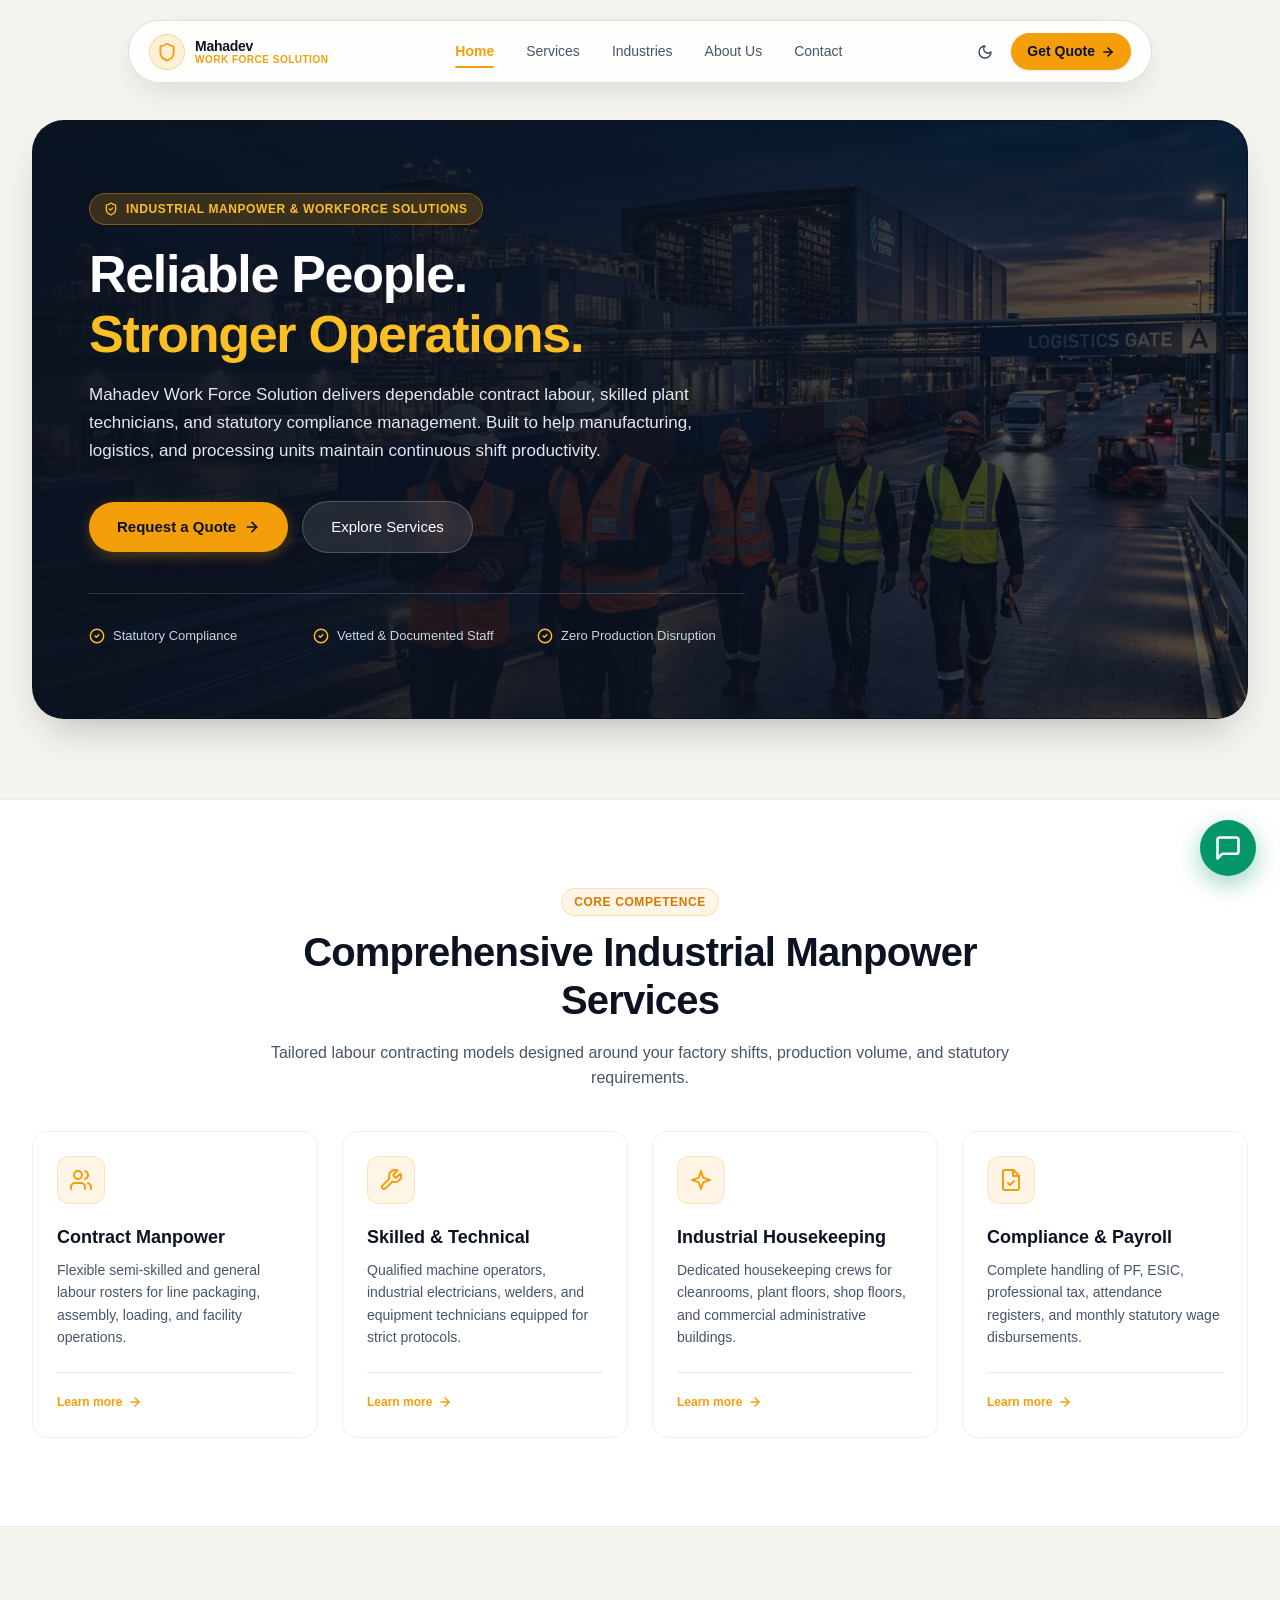
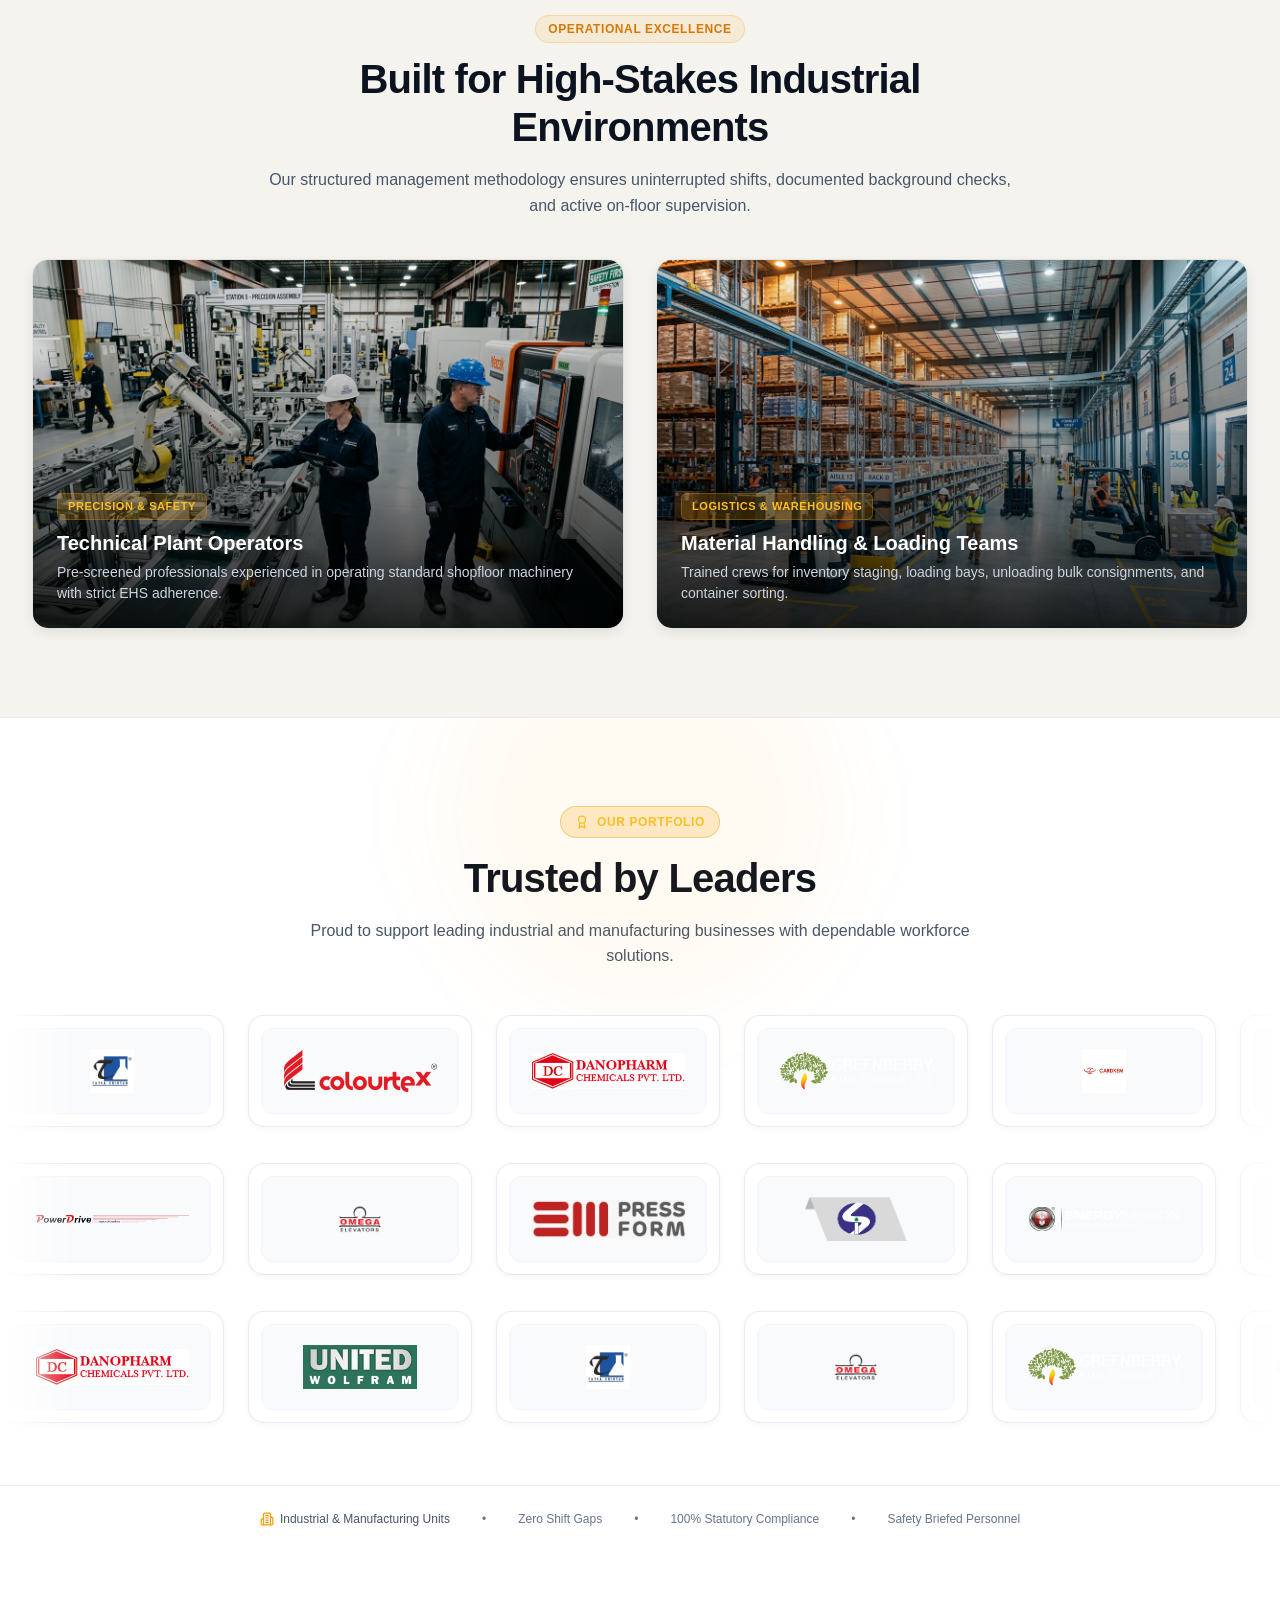
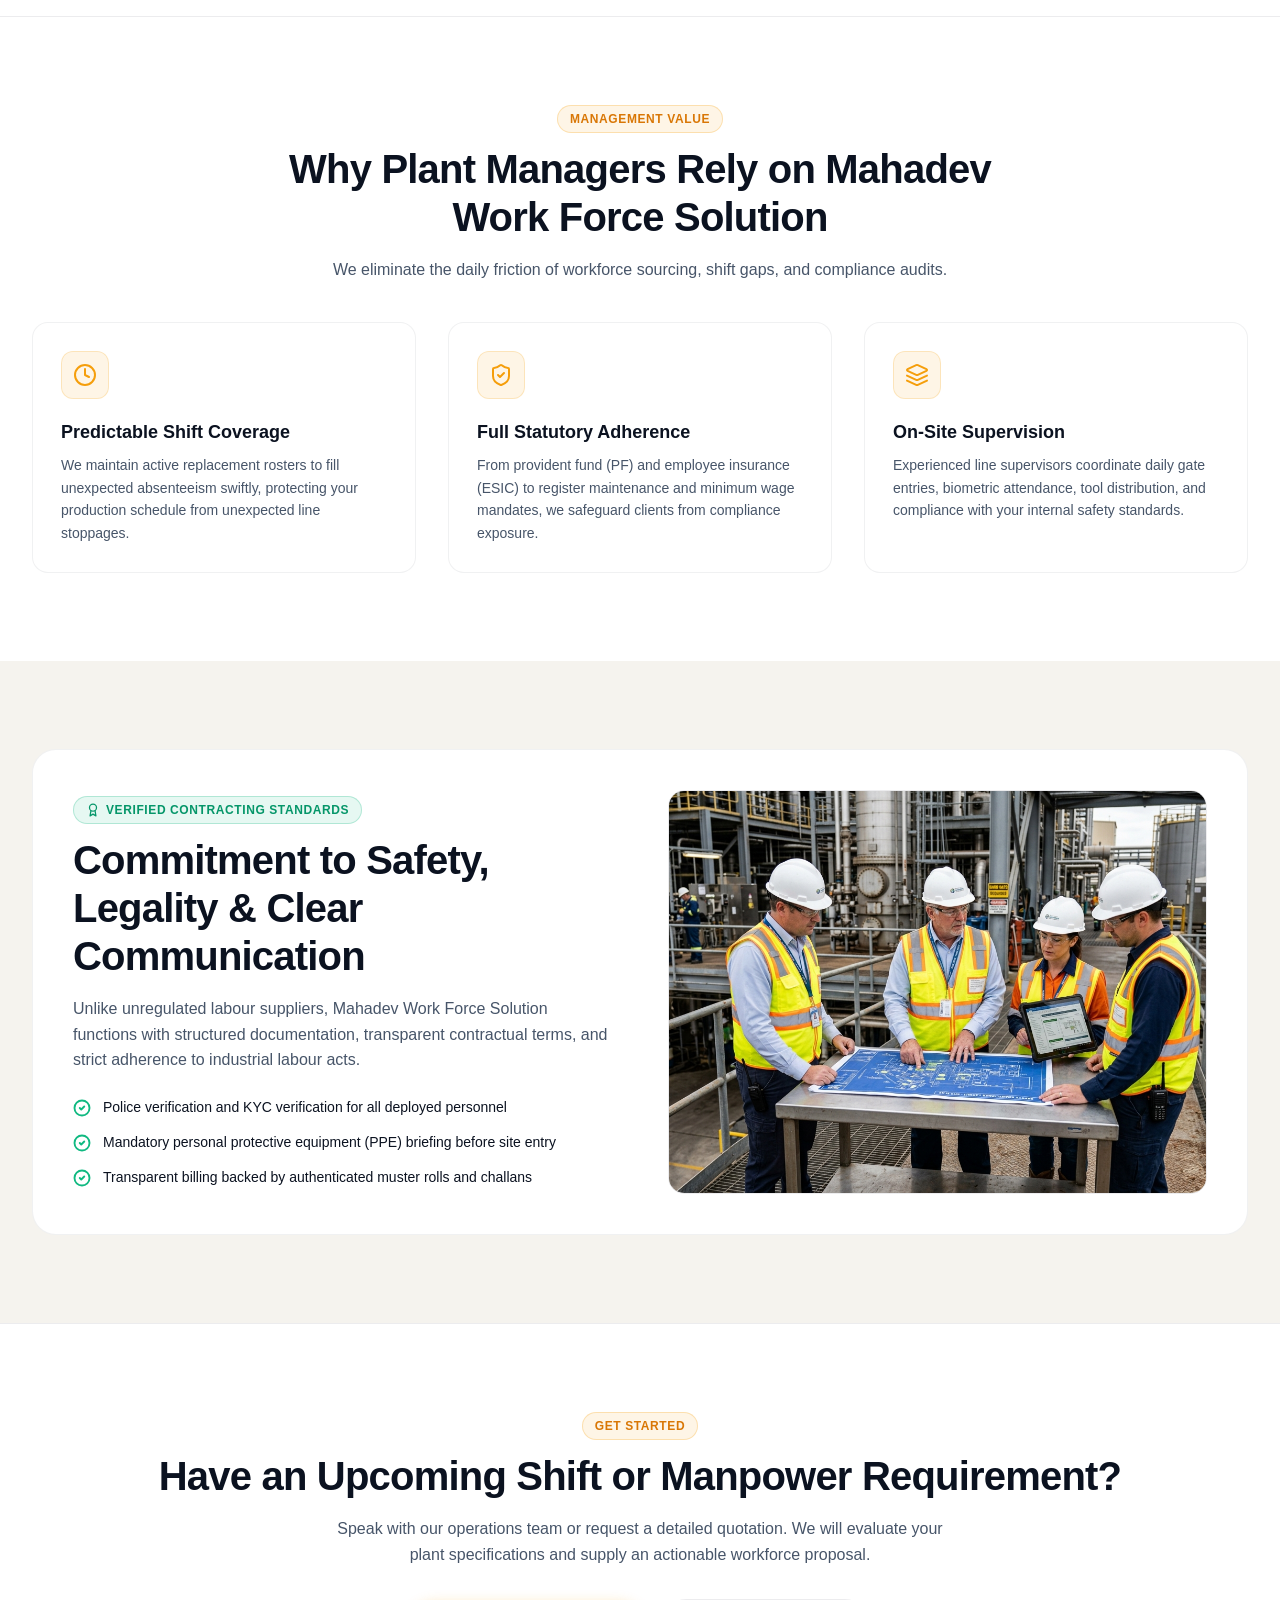
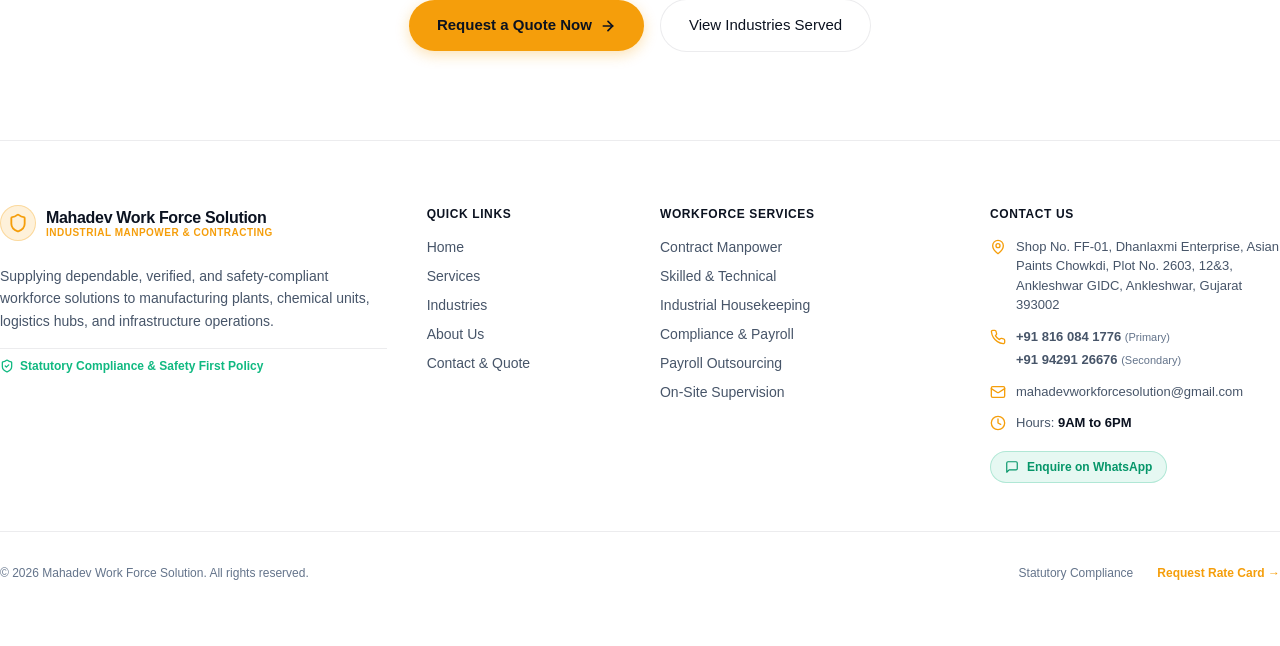
==== index.html @ 26a80130 "Initial commit: Mahadev Work Force Solution website" ====
<!DOCTYPE html>
<html lang="en">
<head>
  <meta charset="utf-8">
  <meta name="viewport" content="width=device-width, initial-scale=1">
  <meta name="theme-color" content="#F5F3EE">
  <title>Mahadev Work Force Solution — Industrial Manpower & Contracting</title>
  <meta name="description" content="Supplying vetted contract labour, skilled technicians, industrial housekeeping, and statutory compliance support for manufacturing and logistics plants.">
  <meta name="keywords" content="industrial manpower supply, labour contractor, contract workers, skilled technicians, industrial housekeeping, statutory compliance, Mahadev Work Force Solution, Ankleshwar">
  <meta property="og:title" content="Mahadev Work Force Solution — Industrial Manpower & Contracting">
  <meta property="og:description" content="Reliable manpower contracting, skilled technicians, and industrial workforce management across Gujarat and industrial corridors.">
  <meta property="og:type" content="website">
  <meta property="og:locale" content="en_IN">
  <link rel="icon" href="favicon.ico">

  <!-- Core CSS -->
  <link rel="stylesheet" href="css/style.css">
  <link rel="stylesheet" href="css/responsive.css">
  <link rel="stylesheet" href="css/animations.css">

  <!-- Anti-FOUC Theme Script -->
  <script>
    (function() {
      try {
        var saved = localStorage.getItem('mws_theme');
        var prefersDark = window.matchMedia && window.matchMedia('(prefers-color-scheme: dark)').matches;
        var theme = (saved === 'dark' || saved === 'light') ? saved : (prefersDark ? 'dark' : 'light');
        document.documentElement.setAttribute('data-theme', theme);
        if (theme === 'dark') document.documentElement.classList.add('dark');
        else document.documentElement.classList.remove('dark');
      } catch(e) {}
    })();
  </script>
</head>
<body>

  <!-- Floating Pill Navbar -->
  <header class="navbar-wrapper">
    <div class="navbar-pill glass-pill">
      <!-- Brand Logo & Wordmark -->
      <a href="index.html" class="navbar-brand" aria-label="Mahadev Work Force Solution Homepage">
        <div class="brand-icon">
          <svg width="20" height="20" viewBox="0 0 24 24" fill="none" stroke="currentColor" stroke-width="2.2" stroke-linecap="round" stroke-linejoin="round">
            <path d="M20 13c0 5-3.5 7.5-7.66 8.95a1 1 0 0 1-.67-.01C7.5 20.5 4 18 4 13V6a1 1 0 0 1 1-1c2 0 4.5-1.2 6.24-2.72a1.17 1.17 0 0 1 1.52 0C14.51 3.81 17 5 19 5a1 1 0 0 1 1 1z"/>
          </svg>
        </div>
        <div class="brand-text">
          <span class="brand-title">Mahadev</span>
          <span class="brand-subtitle">Work Force Solution</span>
        </div>
      </a>

      <!-- Desktop Navigation Links -->
      <nav class="navbar-nav" aria-label="Main Navigation">
        <a href="index.html" class="nav-link active">Home</a>
        <a href="services.html" class="nav-link">Services</a>
        <a href="industries.html" class="nav-link">Industries</a>
        <a href="about.html" class="nav-link">About Us</a>
        <a href="contact.html" class="nav-link">Contact</a>
      </nav>

      <!-- Right Actions: Theme Toggle & Quote CTA -->
      <div class="navbar-actions">
        <!-- Theme Toggle Button -->
        <button type="button" class="theme-toggle-btn" data-action="toggle-theme" aria-label="Toggle theme">
          <svg class="theme-icon-sun" viewBox="0 0 24 24" fill="none" stroke="currentColor" stroke-width="2" stroke-linecap="round" stroke-linejoin="round">
            <circle cx="12" cy="12" r="4"/><path d="M12 2v2"/><path d="M12 20v2"/><path d="m4.93 4.93 1.41 1.41"/><path d="m17.66 17.66 1.41 1.41"/><path d="M2 12h2"/><path d="M20 12h2"/><path d="m6.34 17.66-1.41 1.41"/><path d="m19.07 4.93-1.41 1.41"/>
          </svg>
          <svg class="theme-icon-moon" viewBox="0 0 24 24" fill="none" stroke="currentColor" stroke-width="2" stroke-linecap="round" stroke-linejoin="round">
            <path d="M12 3a6 6 0 0 0 9 9 9 9 0 1 1-9-9Z"/>
          </svg>
        </button>

        <!-- Desktop CTA Button -->
        <a href="contact.html" class="btn-primary-pill">
          <span>Get Quote</span>
          <svg viewBox="0 0 24 24" fill="none" stroke="currentColor" stroke-width="2.5" stroke-linecap="round" stroke-linejoin="round">
            <path d="M5 12h14"/><path d="m12 5 7 7-7 7"/>
          </svg>
        </a>

        <!-- Mobile Menu Hamburger Button -->
        <button type="button" class="mobile-menu-toggle" id="mobile-menu-btn" aria-expanded="false" aria-label="Toggle navigation menu">
          <svg viewBox="0 0 24 24" fill="none" stroke="currentColor" stroke-width="2" stroke-linecap="round" stroke-linejoin="round">
            <line x1="4" x2="20" y1="12" y2="12"/><line x1="4" x2="20" y1="6" y2="6"/><line x1="4" x2="20" y1="18" y2="18"/>
          </svg>
        </button>
      </div>
    </div>
  </header>

  <!-- Mobile Navigation Drawer / Overlay -->
  <div class="mobile-drawer-overlay" id="mobile-drawer" role="dialog" aria-modal="true" aria-label="Mobile Navigation">
    <div class="mobile-drawer-content">
      <div class="drawer-header">
        <span class="drawer-title">Menu Navigation</span>
        <button type="button" class="drawer-close-btn" id="drawer-close-btn" aria-label="Close menu">
          <svg width="20" height="20" viewBox="0 0 24 24" fill="none" stroke="currentColor" stroke-width="2" stroke-linecap="round" stroke-linejoin="round">
            <path d="M18 6 6 18"/><path d="m6 6 12 12"/>
          </svg>
        </button>
      </div>

      <nav class="drawer-nav" aria-label="Mobile links">
        <a href="index.html" class="drawer-nav-link active">
          <span>Home</span>
          <div class="active-dot"></div>
        </a>
        <a href="services.html" class="drawer-nav-link">
          <span>Services</span>
        </a>
        <a href="industries.html" class="drawer-nav-link">
          <span>Industries</span>
        </a>
        <a href="about.html" class="drawer-nav-link">
          <span>About Us</span>
        </a>
        <a href="contact.html" class="drawer-nav-link">
          <span>Contact & Quote</span>
        </a>
      </nav>

      <div class="drawer-footer">
        <a href="contact.html" class="drawer-cta-btn">
          <span>Request a Manpower Quote</span>
          <svg width="16" height="16" viewBox="0 0 24 24" fill="none" stroke="currentColor" stroke-width="2.5" stroke-linecap="round" stroke-linejoin="round">
            <path d="M5 12h14"/><path d="m12 5 7 7-7 7"/>
          </svg>
        </a>
        <div style="text-align: center; font-size: 0.75rem; color: var(--text-muted);">
          Industrial Manpower & Contracting Solutions
        </div>
      </div>
    </div>
  </div>

  <main>
    <!-- 1. HERO SECTION -->
    <section class="hero-section">
      <div class="container-max">
        <div class="hero-box">
          <!-- Background Image with Cinematic Overlay -->
          <div class="hero-bg-wrapper">
            <img src="assets/images/hero-industrial.jpg" alt="Industrial manufacturing and logistics facility with workforce" class="hero-bg-img" fetchpriority="high">
            <div class="hero-overlay"></div>
          </div>

          <!-- Hero Content -->
          <div class="hero-content">
            <div class="eyebrow-badge">
              <svg viewBox="0 0 24 24" fill="none" stroke="currentColor" stroke-width="2.2" stroke-linecap="round" stroke-linejoin="round">
                <path d="M20 13c0 5-3.5 7.5-7.66 8.95a1 1 0 0 1-.67-.01C7.5 20.5 4 18 4 13V6a1 1 0 0 1 1-1c2 0 4.5-1.2 6.24-2.72a1.17 1.17 0 0 1 1.52 0C14.51 3.81 17 5 19 5a1 1 0 0 1 1 1z"/>
                <path d="m9 12 2 2 4-4"/>
              </svg>
              <span>Industrial Manpower & Workforce Solutions</span>
            </div>

            <h1 class="hero-title">
              Reliable People. <br>
              <span class="highlight">Stronger Operations.</span>
            </h1>

            <p class="hero-desc">
              Mahadev Work Force Solution delivers dependable contract labour, skilled plant technicians, and statutory compliance management. Built to help manufacturing, logistics, and processing units maintain continuous shift productivity.
            </p>

            <div class="hero-ctas">
              <a href="contact.html" class="btn-hero-primary">
                <span>Request a Quote</span>
                <svg width="16" height="16" viewBox="0 0 24 24" fill="none" stroke="currentColor" stroke-width="2.5" stroke-linecap="round" stroke-linejoin="round">
                  <path d="M5 12h14"/><path d="m12 5 7 7-7 7"/>
                </svg>
              </a>

              <a href="services.html" class="btn-hero-secondary">
                <span>Explore Services</span>
              </a>
            </div>

            <!-- Core Pillars -->
            <div class="hero-pillars">
              <div class="hero-pillar-item">
                <svg viewBox="0 0 24 24" fill="none" stroke="currentColor" stroke-width="2.2" stroke-linecap="round" stroke-linejoin="round">
                  <path d="M12 22c5.523 0 10-4.477 10-10S17.523 2 12 2 2 6.477 2 12s4.477 10 10 10z"/><path d="m9 12 2 2 4-4"/>
                </svg>
                <span>Statutory Compliance</span>
              </div>
              <div class="hero-pillar-item">
                <svg viewBox="0 0 24 24" fill="none" stroke="currentColor" stroke-width="2.2" stroke-linecap="round" stroke-linejoin="round">
                  <path d="M12 22c5.523 0 10-4.477 10-10S17.523 2 12 2 2 6.477 2 12s4.477 10 10 10z"/><path d="m9 12 2 2 4-4"/>
                </svg>
                <span>Vetted & Documented Staff</span>
              </div>
              <div class="hero-pillar-item">
                <svg viewBox="0 0 24 24" fill="none" stroke="currentColor" stroke-width="2.2" stroke-linecap="round" stroke-linejoin="round">
                  <path d="M12 22c5.523 0 10-4.477 10-10S17.523 2 12 2 2 6.477 2 12s4.477 10 10 10z"/><path d="m9 12 2 2 4-4"/>
                </svg>
                <span>Zero Production Disruption</span>
              </div>
            </div>
          </div>
        </div>
      </div>
    </section>

    <!-- 2. EXPERTISE OVERVIEW (CORE COMPETENCE) -->
    <section class="section-py section-border-y bg-elevated">
      <div class="container-max">
        <div class="section-heading">
          <div class="section-eyebrow">
            <span>Core Competence</span>
          </div>
          <h2 class="section-title">Comprehensive Industrial Manpower Services</h2>
          <p class="section-desc">Tailored labour contracting models designed around your factory shifts, production volume, and statutory requirements.</p>
        </div>

        <div class="grid-4">
          <!-- Card 1 -->
          <div class="glass-card competence-card">
            <div>
              <div class="competence-icon-box">
                <svg viewBox="0 0 24 24" fill="none" stroke="currentColor" stroke-width="2" stroke-linecap="round" stroke-linejoin="round">
                  <path d="M16 21v-2a4 4 0 0 0-4-4H6a4 4 0 0 0-4 4v2"/><circle cx="9" cy="7" r="4"/><path d="M22 21v-2a4 4 0 0 0-3-3.87"/><path d="M16 3.13a4 4 0 0 1 0 7.75"/>
                </svg>
              </div>
              <h3 class="competence-title">Contract Manpower</h3>
              <p class="competence-desc">
                Flexible semi-skilled and general labour rosters for line packaging, assembly, loading, and facility operations.
              </p>
            </div>
            <div class="competence-footer">
              <a href="services.html#contract-manpower" class="link-arrow">
                <span>Learn more</span>
                <svg viewBox="0 0 24 24" fill="none" stroke="currentColor" stroke-width="2.5" stroke-linecap="round" stroke-linejoin="round"><path d="M5 12h14"/><path d="m12 5 7 7-7 7"/></svg>
              </a>
            </div>
          </div>

          <!-- Card 2 -->
          <div class="glass-card competence-card">
            <div>
              <div class="competence-icon-box">
                <svg viewBox="0 0 24 24" fill="none" stroke="currentColor" stroke-width="2" stroke-linecap="round" stroke-linejoin="round">
                  <path d="M14.7 6.3a1 1 0 0 0 0 1.4l1.6 1.6a1 1 0 0 0 1.4 0l3.77-3.77a6 6 0 0 1-7.94 7.94l-6.91 6.91a2.12 2.12 0 0 1-3-3l6.91-6.91a6 6 0 0 1 7.94-7.94l-3.76 3.76z"/>
                </svg>
              </div>
              <h3 class="competence-title">Skilled & Technical</h3>
              <p class="competence-desc">
                Qualified machine operators, industrial electricians, welders, and equipment technicians equipped for strict protocols.
              </p>
            </div>
            <div class="competence-footer">
              <a href="services.html#technical-staff" class="link-arrow">
                <span>Learn more</span>
                <svg viewBox="0 0 24 24" fill="none" stroke="currentColor" stroke-width="2.5" stroke-linecap="round" stroke-linejoin="round"><path d="M5 12h14"/><path d="m12 5 7 7-7 7"/></svg>
              </a>
            </div>
          </div>

          <!-- Card 3 -->
          <div class="glass-card competence-card">
            <div>
              <div class="competence-icon-box">
                <svg viewBox="0 0 24 24" fill="none" stroke="currentColor" stroke-width="2" stroke-linecap="round" stroke-linejoin="round">
                  <path d="m12 3-1.912 5.813a2 2 0 0 1-1.275 1.275L3 12l5.813 1.912a2 2 0 0 1 1.275 1.275L12 21l1.912-5.813a2 2 0 0 1 1.275-1.275L21 12l-5.813-1.912a2 2 0 0 1-1.275-1.275L12 3Z"/>
                </svg>
              </div>
              <h3 class="competence-title">Industrial Housekeeping</h3>
              <p class="competence-desc">
                Dedicated housekeeping crews for cleanrooms, plant floors, shop floors, and commercial administrative buildings.
              </p>
            </div>
            <div class="competence-footer">
              <a href="services.html#housekeeping" class="link-arrow">
                <span>Learn more</span>
                <svg viewBox="0 0 24 24" fill="none" stroke="currentColor" stroke-width="2.5" stroke-linecap="round" stroke-linejoin="round"><path d="M5 12h14"/><path d="m12 5 7 7-7 7"/></svg>
              </a>
            </div>
          </div>

          <!-- Card 4 -->
          <div class="glass-card competence-card">
            <div>
              <div class="competence-icon-box">
                <svg viewBox="0 0 24 24" fill="none" stroke="currentColor" stroke-width="2" stroke-linecap="round" stroke-linejoin="round">
                  <path d="M14.5 2H6a2 2 0 0 0-2 2v16a2 2 0 0 0 2 2h12a2 2 0 0 0 2-2V7.5L14.5 2z"/><polyline points="14 2 14 8 20 8"/><path d="m9 15 2 2 4-4"/>
                </svg>
              </div>
              <h3 class="competence-title">Compliance & Payroll</h3>
              <p class="competence-desc">
                Complete handling of PF, ESIC, professional tax, attendance registers, and monthly statutory wage disbursements.
              </p>
            </div>
            <div class="competence-footer">
              <a href="services.html#compliance" class="link-arrow">
                <span>Learn more</span>
                <svg viewBox="0 0 24 24" fill="none" stroke="currentColor" stroke-width="2.5" stroke-linecap="round" stroke-linejoin="round"><path d="M5 12h14"/><path d="m12 5 7 7-7 7"/></svg>
              </a>
            </div>
          </div>
        </div>
      </div>
    </section>

    <!-- 3. KEY SERVICES HIGHLIGHTS (IMAGE-LED) -->
    <section class="section-py">
      <div class="container-max">
        <div class="section-heading">
          <div class="section-eyebrow">
            <span>Operational Excellence</span>
          </div>
          <h2 class="section-title">Built for High-Stakes Industrial Environments</h2>
          <p class="section-desc">Our structured management methodology ensures uninterrupted shifts, documented background checks, and active on-floor supervision.</p>
        </div>

        <div class="grid-2">
          <!-- Visual 1 -->
          <div class="visual-card">
            <img src="assets/images/services-skilled.jpg" alt="Precision assembly and machinery technicians" class="visual-card-img" loading="lazy">
            <div class="visual-card-overlay"></div>
            <div class="visual-card-content">
              <span class="visual-card-badge">Precision & Safety</span>
              <h3 class="visual-card-title">Technical Plant Operators</h3>
              <p class="visual-card-desc">Pre-screened professionals experienced in operating standard shopfloor machinery with strict EHS adherence.</p>
            </div>
          </div>

          <!-- Visual 2 -->
          <div class="visual-card">
            <img src="assets/images/industries-logistics.jpg" alt="Warehouse and logistics operations" class="visual-card-img" loading="lazy">
            <div class="visual-card-overlay"></div>
            <div class="visual-card-content">
              <span class="visual-card-badge">Logistics & Warehousing</span>
              <h3 class="visual-card-title">Material Handling & Loading Teams</h3>
              <p class="visual-card-desc">Trained crews for inventory staging, loading bays, unloading bulk consignments, and container sorting.</p>
            </div>
          </div>
        </div>
      </div>
    </section>

    <!-- 4. CLIENT PORTFOLIO — TRUSTED BY LEADERS (3-ROW ALTERNATING MARQUEE) -->
    <section class="portfolio-section" id="client-portfolio" aria-label="Our Portfolio — Trusted by Leaders">
      <div class="portfolio-bg-glow" aria-hidden="true"></div>

      <div class="container-max" style="text-align: center; margin-bottom: 2.5rem;">
        <div class="eyebrow-badge" style="margin-bottom: 1rem;">
          <svg viewBox="0 0 24 24" fill="none" stroke="currentColor" stroke-width="2.2" stroke-linecap="round" stroke-linejoin="round">
            <circle cx="12" cy="8" r="6"/><path d="M15.477 12.89 17 22l-5-3-5 3 1.523-9.11"/>
          </svg>
          <span>OUR PORTFOLIO</span>
        </div>
        <h2 class="section-title">Trusted by Leaders</h2>
        <p class="section-desc" style="max-width: 42rem; margin-left: auto; margin-right: auto;">
          Proud to support leading industrial and manufacturing businesses with dependable workforce solutions.
        </p>
      </div>

      <!-- Marquee Mask Wrapper -->
      <div class="marquee-mask marquee-stack">
        <!-- Row 1: Moves Left (30s) -->
        <div class="marquee-track-wrapper" role="region" aria-label="Portfolio Row 1">
          <div class="animate-marquee-left" style="animation-duration: 30s;">
            <!-- Primary Track -->
            <div class="marquee-group">
              <div class="client-logo-card"><div class="client-logo-inner"><img src="assets/logo/tatva_chintan_pharma_chem_ltd_logo.jpeg" alt="Tatva Chintan Pharma Chem" class="client-logo-img" loading="lazy"></div><span class="sr-only">Tatva Chintan Pharma Chem</span></div>
              <div class="client-logo-card"><div class="client-logo-inner"><img src="assets/logo/colourtex-logo.png" alt="Colourtex Industries" class="client-logo-img" loading="lazy"></div><span class="sr-only">Colourtex Industries</span></div>
              <div class="client-logo-card"><div class="client-logo-inner"><img src="assets/logo/logo.jpg" alt="Danopharm Chemicals" class="client-logo-img" loading="lazy"></div><span class="sr-only">Danopharm Chemicals</span></div>
              <div class="client-logo-card"><div class="client-logo-inner"><img src="assets/logo/greenberry.png" alt="Greenberry" class="client-logo-img" loading="lazy"></div><span class="sr-only">Greenberry</span></div>
              <div class="client-logo-card"><div class="client-logo-inner"><img src="assets/logo/cardkem-pharma-pvt-ltd.jpg" alt="Cardkem Pharma" class="client-logo-img" loading="lazy"></div><span class="sr-only">Cardkem Pharma</span></div>
              <div class="client-logo-card"><div class="client-logo-inner"><img src="assets/logo/NEW-LOGO.png" alt="United Wolfram" class="client-logo-img" loading="lazy"></div><span class="sr-only">United Wolfram</span></div>
              <div class="client-logo-card"><div class="client-logo-inner"><img src="assets/logo/NRA.png" alt="NRA Life Sciences" class="client-logo-img" loading="lazy"></div><span class="sr-only">NRA Life Sciences</span></div>
              <div class="client-logo-card"><div class="client-logo-inner"><img src="assets/logo/logo-ce-equipment.png" alt="CE Process Equipments" class="client-logo-img" loading="lazy"></div><span class="sr-only">CE Process Equipments</span></div>
            </div>
            <!-- Duplicate Track for Seamless Infinite Loop -->
            <div class="marquee-group" aria-hidden="true">
              <div class="client-logo-card"><div class="client-logo-inner"><img src="assets/logo/tatva_chintan_pharma_chem_ltd_logo.jpeg" alt="" class="client-logo-img" loading="lazy"></div></div>
              <div class="client-logo-card"><div class="client-logo-inner"><img src="assets/logo/colourtex-logo.png" alt="" class="client-logo-img" loading="lazy"></div></div>
              <div class="client-logo-card"><div class="client-logo-inner"><img src="assets/logo/logo.jpg" alt="" class="client-logo-img" loading="lazy"></div></div>
              <div class="client-logo-card"><div class="client-logo-inner"><img src="assets/logo/greenberry.png" alt="" class="client-logo-img" loading="lazy"></div></div>
              <div class="client-logo-card"><div class="client-logo-inner"><img src="assets/logo/cardkem-pharma-pvt-ltd.jpg" alt="" class="client-logo-img" loading="lazy"></div></div>
              <div class="client-logo-card"><div class="client-logo-inner"><img src="assets/logo/NEW-LOGO.png" alt="" class="client-logo-img" loading="lazy"></div></div>
              <div class="client-logo-card"><div class="client-logo-inner"><img src="assets/logo/NRA.png" alt="" class="client-logo-img" loading="lazy"></div></div>
              <div class="client-logo-card"><div class="client-logo-inner"><img src="assets/logo/logo-ce-equipment.png" alt="" class="client-logo-img" loading="lazy"></div></div>
            </div>
          </div>
        </div>

        <!-- Row 2: Moves Right (26s) -->
        <div class="marquee-track-wrapper" role="region" aria-label="Portfolio Row 2">
          <div class="animate-marquee-right" style="animation-duration: 26s;">
            <!-- Primary Track -->
            <div class="marquee-group">
              <div class="client-logo-card"><div class="client-logo-inner"><img src="assets/logo/logof.png" alt="PowerDrive" class="client-logo-img" loading="lazy"></div><span class="sr-only">PowerDrive</span></div>
              <div class="client-logo-card"><div class="client-logo-inner"><img src="assets/logo/omegaLoader.png" alt="Omega Elevators" class="client-logo-img" loading="lazy"></div><span class="sr-only">Omega Elevators</span></div>
              <div class="client-logo-card"><div class="client-logo-inner"><img src="assets/logo/logo.webp" alt="Press Form" class="client-logo-img" loading="lazy"></div><span class="sr-only">Press Form</span></div>
              <div class="client-logo-card"><div class="client-logo-inner"><img src="assets/logo/stride_logo_new.png" alt="Strides Group" class="client-logo-img" loading="lazy"></div><span class="sr-only">Strides Group</span></div>
              <div class="client-logo-card"><div class="client-logo-inner"><img src="assets/logo/logo45.png" alt="Industrial Tooling" class="client-logo-img" loading="lazy"></div><span class="sr-only">Industrial Tooling</span></div>
              <div class="client-logo-card"><div class="client-logo-inner"><img src="assets/logo/logo_159589.jpg" alt="Industrial Gear Works" class="client-logo-img" loading="lazy"></div><span class="sr-only">Industrial Gear Works</span></div>
              <div class="client-logo-card"><div class="client-logo-inner"><img src="assets/logo/logo.png" alt="Advanced Polymers" class="client-logo-img" loading="lazy"></div><span class="sr-only">Advanced Polymers</span></div>
              <div class="client-logo-card"><div class="client-logo-inner"><img src="assets/logo/colourtex-logo.png" alt="Colourtex Industries" class="client-logo-img" loading="lazy"></div><span class="sr-only">Colourtex Industries</span></div>
            </div>
            <!-- Duplicate Track -->
            <div class="marquee-group" aria-hidden="true">
              <div class="client-logo-card"><div class="client-logo-inner"><img src="assets/logo/logof.png" alt="" class="client-logo-img" loading="lazy"></div></div>
              <div class="client-logo-card"><div class="client-logo-inner"><img src="assets/logo/omegaLoader.png" alt="" class="client-logo-img" loading="lazy"></div></div>
              <div class="client-logo-card"><div class="client-logo-inner"><img src="assets/logo/logo.webp" alt="" class="client-logo-img" loading="lazy"></div></div>
              <div class="client-logo-card"><div class="client-logo-inner"><img src="assets/logo/stride_logo_new.png" alt="" class="client-logo-img" loading="lazy"></div></div>
              <div class="client-logo-card"><div class="client-logo-inner"><img src="assets/logo/logo45.png" alt="" class="client-logo-img" loading="lazy"></div></div>
              <div class="client-logo-card"><div class="client-logo-inner"><img src="assets/logo/logo_159589.jpg" alt="" class="client-logo-img" loading="lazy"></div></div>
              <div class="client-logo-card"><div class="client-logo-inner"><img src="assets/logo/logo.png" alt="" class="client-logo-img" loading="lazy"></div></div>
              <div class="client-logo-card"><div class="client-logo-inner"><img src="assets/logo/colourtex-logo.png" alt="" class="client-logo-img" loading="lazy"></div></div>
            </div>
          </div>
        </div>

        <!-- Row 3: Moves Left (32s) -->
        <div class="marquee-track-wrapper" role="region" aria-label="Portfolio Row 3">
          <div class="animate-marquee-left" style="animation-duration: 32s;">
            <!-- Primary Track -->
            <div class="marquee-group">
              <div class="client-logo-card"><div class="client-logo-inner"><img src="assets/logo/logo.jpg" alt="Danopharm Chemicals" class="client-logo-img" loading="lazy"></div><span class="sr-only">Danopharm Chemicals</span></div>
              <div class="client-logo-card"><div class="client-logo-inner"><img src="assets/logo/NEW-LOGO.png" alt="United Wolfram" class="client-logo-img" loading="lazy"></div><span class="sr-only">United Wolfram</span></div>
              <div class="client-logo-card"><div class="client-logo-inner"><img src="assets/logo/tatva_chintan_pharma_chem_ltd_logo.jpeg" alt="Tatva Chintan" class="client-logo-img" loading="lazy"></div><span class="sr-only">Tatva Chintan</span></div>
              <div class="client-logo-card"><div class="client-logo-inner"><img src="assets/logo/omegaLoader.png" alt="Omega Elevators" class="client-logo-img" loading="lazy"></div><span class="sr-only">Omega Elevators</span></div>
              <div class="client-logo-card"><div class="client-logo-inner"><img src="assets/logo/greenberry.png" alt="Greenberry" class="client-logo-img" loading="lazy"></div><span class="sr-only">Greenberry</span></div>
              <div class="client-logo-card"><div class="client-logo-inner"><img src="assets/logo/logof.png" alt="PowerDrive" class="client-logo-img" loading="lazy"></div><span class="sr-only">PowerDrive</span></div>
              <div class="client-logo-card"><div class="client-logo-inner"><img src="assets/logo/cardkem-pharma-pvt-ltd.jpg" alt="Cardkem Pharma" class="client-logo-img" loading="lazy"></div><span class="sr-only">Cardkem Pharma</span></div>
              <div class="client-logo-card"><div class="client-logo-inner"><img src="assets/logo/logo.webp" alt="Press Form" class="client-logo-img" loading="lazy"></div><span class="sr-only">Press Form</span></div>
            </div>
            <!-- Duplicate Track -->
            <div class="marquee-group" aria-hidden="true">
              <div class="client-logo-card"><div class="client-logo-inner"><img src="assets/logo/logo.jpg" alt="" class="client-logo-img" loading="lazy"></div></div>
              <div class="client-logo-card"><div class="client-logo-inner"><img src="assets/logo/NEW-LOGO.png" alt="" class="client-logo-img" loading="lazy"></div></div>
              <div class="client-logo-card"><div class="client-logo-inner"><img src="assets/logo/tatva_chintan_pharma_chem_ltd_logo.jpeg" alt="" class="client-logo-img" loading="lazy"></div></div>
              <div class="client-logo-card"><div class="client-logo-inner"><img src="assets/logo/omegaLoader.png" alt="" class="client-logo-img" loading="lazy"></div></div>
              <div class="client-logo-card"><div class="client-logo-inner"><img src="assets/logo/greenberry.png" alt="" class="client-logo-img" loading="lazy"></div></div>
              <div class="client-logo-card"><div class="client-logo-inner"><img src="assets/logo/logof.png" alt="" class="client-logo-img" loading="lazy"></div></div>
              <div class="client-logo-card"><div class="client-logo-inner"><img src="assets/logo/cardkem-pharma-pvt-ltd.jpg" alt="" class="client-logo-img" loading="lazy"></div></div>
              <div class="client-logo-card"><div class="client-logo-inner"><img src="assets/logo/logo.webp" alt="" class="client-logo-img" loading="lazy"></div></div>
            </div>
          </div>
        </div>
      </div>

      <!-- Trust Metric Footline -->
      <div class="portfolio-trust-line">
        <span class="trust-item-highlight">
          <svg viewBox="0 0 24 24" fill="none" stroke="currentColor" stroke-width="2.2" stroke-linecap="round" stroke-linejoin="round">
            <path d="M6 22V4a2 2 0 0 1 2-2h8a2 2 0 0 1 2 2v18Z"/><path d="M6 12H4a2 2 0 0 0-2 2v6a2 2 0 0 0 2 2h2"/><path d="M18 9h2a2 2 0 0 1 2 2v9a2 2 0 0 1-2 2h-2"/><path d="M10 6h4"/><path d="M10 10h4"/><path d="M10 14h4"/><path d="M10 18h4"/>
          </svg>
          <span>Industrial & Manufacturing Units</span>
        </span>
        <span>•</span>
        <span>Zero Shift Gaps</span>
        <span>•</span>
        <span>100% Statutory Compliance</span>
        <span>•</span>
        <span>Safety Briefed Personnel</span>
      </div>
    </section>

    <!-- 5. WORKFORCE MANAGEMENT BENEFITS -->
    <section class="section-py section-border-b bg-elevated">
      <div class="container-max">
        <div class="section-heading">
          <div class="section-eyebrow">
            <span>Management Value</span>
          </div>
          <h2 class="section-title">Why Plant Managers Rely on Mahadev Work Force Solution</h2>
          <p class="section-desc">We eliminate the daily friction of workforce sourcing, shift gaps, and compliance audits.</p>
        </div>

        <div class="grid-3">
          <div class="glass-card" style="padding: 1.75rem;">
            <div class="competence-icon-box">
              <svg viewBox="0 0 24 24" fill="none" stroke="currentColor" stroke-width="2" stroke-linecap="round" stroke-linejoin="round">
                <circle cx="12" cy="12" r="10"/><polyline points="12 6 12 12 16 14"/>
              </svg>
            </div>
            <h3 class="competence-title">Predictable Shift Coverage</h3>
            <p class="competence-desc">
              We maintain active replacement rosters to fill unexpected absenteeism swiftly, protecting your production schedule from unexpected line stoppages.
            </p>
          </div>

          <div class="glass-card" style="padding: 1.75rem;">
            <div class="competence-icon-box">
              <svg viewBox="0 0 24 24" fill="none" stroke="currentColor" stroke-width="2" stroke-linecap="round" stroke-linejoin="round">
                <path d="M20 13c0 5-3.5 7.5-7.66 8.95a1 1 0 0 1-.67-.01C7.5 20.5 4 18 4 13V6a1 1 0 0 1 1-1c2 0 4.5-1.2 6.24-2.72a1.17 1.17 0 0 1 1.52 0C14.51 3.81 17 5 19 5a1 1 0 0 1 1 1z"/>
                <path d="m9 12 2 2 4-4"/>
              </svg>
            </div>
            <h3 class="competence-title">Full Statutory Adherence</h3>
            <p class="competence-desc">
              From provident fund (PF) and employee insurance (ESIC) to register maintenance and minimum wage mandates, we safeguard clients from compliance exposure.
            </p>
          </div>

          <div class="glass-card" style="padding: 1.75rem;">
            <div class="competence-icon-box">
              <svg viewBox="0 0 24 24" fill="none" stroke="currentColor" stroke-width="2" stroke-linecap="round" stroke-linejoin="round">
                <path d="m12.83 2.18a2 2 0 0 0-1.66 0L2.6 6.08a1 1 0 0 0 0 1.83l8.58 3.9a2 2 0 0 0 1.66 0l8.58-3.9a1 1 0 0 0 0-1.83Z"/><path d="m22 17.65-9.17 4.16a2 2 0 0 1-1.66 0L2 17.65"/><path d="m22 12.65-9.17 4.16a2 2 0 0 1-1.66 0L2 12.65"/>
              </svg>
            </div>
            <h3 class="competence-title">On-Site Supervision</h3>
            <p class="competence-desc">
              Experienced line supervisors coordinate daily gate entries, biometric attendance, tool distribution, and compliance with your internal safety standards.
            </p>
          </div>
        </div>
      </div>
    </section>

    <!-- 6. CREDIBILITY & COMMITMENT -->
    <section class="section-py">
      <div class="container-max">
        <div class="glass-card" style="padding: 2.5rem; border-radius: 1.5rem;">
          <div class="split-6-6">
            <div>
              <div class="section-eyebrow" style="color: #059669; background-color: rgba(16, 185, 129, 0.1); border-color: rgba(16, 185, 129, 0.25);">
                <svg width="14" height="14" viewBox="0 0 24 24" fill="none" stroke="currentColor" stroke-width="2.2" stroke-linecap="round" stroke-linejoin="round">
                  <circle cx="12" cy="8" r="6"/><path d="M15.477 12.89 17 22l-5-3-5 3 1.523-9.11"/>
                </svg>
                <span>Verified Contracting Standards</span>
              </div>

              <h2 class="section-title" style="margin-bottom: 1rem;">
                Commitment to Safety, Legality & Clear Communication
              </h2>

              <p class="section-desc" style="margin-bottom: 1.5rem;">
                Unlike unregulated labour suppliers, Mahadev Work Force Solution functions with structured documentation, transparent contractual terms, and strict adherence to industrial labour acts.
              </p>

              <ul style="list-style: none; display: flex; flex-direction: column; gap: 0.875rem; font-size: 0.875rem;">
                <li style="display: flex; align-items: center; gap: 0.75rem;">
                  <svg width="18" height="18" viewBox="0 0 24 24" fill="none" stroke="#10B981" stroke-width="2.5" stroke-linecap="round" stroke-linejoin="round" style="flex-shrink: 0;"><path d="M12 22c5.523 0 10-4.477 10-10S17.523 2 12 2 2 6.477 2 12s4.477 10 10 10z"/><path d="m9 12 2 2 4-4"/></svg>
                  <span>Police verification and KYC verification for all deployed personnel</span>
                </li>
                <li style="display: flex; align-items: center; gap: 0.75rem;">
                  <svg width="18" height="18" viewBox="0 0 24 24" fill="none" stroke="#10B981" stroke-width="2.5" stroke-linecap="round" stroke-linejoin="round" style="flex-shrink: 0;"><path d="M12 22c5.523 0 10-4.477 10-10S17.523 2 12 2 2 6.477 2 12s4.477 10 10 10z"/><path d="m9 12 2 2 4-4"/></svg>
                  <span>Mandatory personal protective equipment (PPE) briefing before site entry</span>
                </li>
                <li style="display: flex; align-items: center; gap: 0.75rem;">
                  <svg width="18" height="18" viewBox="0 0 24 24" fill="none" stroke="#10B981" stroke-width="2.5" stroke-linecap="round" stroke-linejoin="round" style="flex-shrink: 0;"><path d="M12 22c5.523 0 10-4.477 10-10S17.523 2 12 2 2 6.477 2 12s4.477 10 10 10z"/><path d="m9 12 2 2 4-4"/></svg>
                  <span>Transparent billing backed by authenticated muster rolls and challans</span>
                </li>
              </ul>
            </div>

            <div style="position: relative; border-radius: 1rem; overflow: hidden; aspect-ratio: 4 / 3; border: 1px solid var(--border-subtle);">
              <img src="assets/images/safety-supervision.jpg" alt="Industrial safety engineers reviewing plans on plant site" style="width: 100%; height: 100%; object-fit: cover;" loading="lazy">
            </div>
          </div>
        </div>
      </div>
    </section>

    <!-- 7. CLOSING CTA BANNER -->
    <section class="section-py section-border-t bg-elevated">
      <div class="container-narrow" style="text-align: center;">
        <div class="section-eyebrow">
          <span>Get Started</span>
        </div>
        <h2 class="section-title">Have an Upcoming Shift or Manpower Requirement?</h2>
        <p class="section-desc" style="max-width: 40rem; margin-left: auto; margin-right: auto; margin-bottom: 2rem;">
          Speak with our operations team or request a detailed quotation. We will evaluate your plant specifications and supply an actionable workforce proposal.
        </p>

        <div style="display: flex; flex-wrap: wrap; align-items: center; justify-content: center; gap: 1rem;">
          <a href="contact.html" class="btn-hero-primary">
            <span>Request a Quote Now</span>
            <svg width="16" height="16" viewBox="0 0 24 24" fill="none" stroke="currentColor" stroke-width="2.5" stroke-linecap="round" stroke-linejoin="round"><path d="M5 12h14"/><path d="m12 5 7 7-7 7"/></svg>
          </a>
          <a href="industries.html" class="btn-hero-secondary" style="color: var(--text-primary); border-color: var(--border-subtle); background-color: var(--bg-card);">
            <span>View Industries Served</span>
          </a>
        </div>
      </div>
    </section>
  </main>

  <!-- Site Footer -->
  <footer class="site-footer" aria-label="Site Footer">
    <div class="container-max footer-content">
      <div class="footer-grid">
        <!-- 1. Company Information -->
        <div style="display: flex; flex-direction: column; gap: 1rem;">
          <a href="index.html" class="navbar-brand" style="margin-bottom: 0.5rem;" aria-label="Mahadev Work Force Solution Homepage">
            <div class="brand-icon">
              <svg width="20" height="20" viewBox="0 0 24 24" fill="none" stroke="currentColor" stroke-width="2.2" stroke-linecap="round" stroke-linejoin="round">
                <path d="M20 13c0 5-3.5 7.5-7.66 8.95a1 1 0 0 1-.67-.01C7.5 20.5 4 18 4 13V6a1 1 0 0 1 1-1c2 0 4.5-1.2 6.24-2.72a1.17 1.17 0 0 1 1.52 0C14.51 3.81 17 5 19 5a1 1 0 0 1 1 1z"/>
              </svg>
            </div>
            <div class="brand-text">
              <span class="brand-title" style="font-size: 1rem;">Mahadev Work Force Solution</span>
              <span class="brand-subtitle">Industrial Manpower & Contracting</span>
            </div>
          </a>

          <p style="font-size: 0.875rem; line-height: 1.6; max-width: 24rem; color: var(--text-secondary);">
            Supplying dependable, verified, and safety-compliant workforce solutions to manufacturing plants, chemical units, logistics hubs, and infrastructure operations.
          </p>

          <div style="padding-top: 0.5rem; font-size: 0.75rem; border-top: 1px solid var(--border-subtle);">
            <span style="display: inline-flex; align-items: center; gap: 0.375rem; font-weight: 600; color: #10B981;">
              <svg width="14" height="14" viewBox="0 0 24 24" fill="none" stroke="currentColor" stroke-width="2.2" stroke-linecap="round" stroke-linejoin="round">
                <path d="M20 13c0 5-3.5 7.5-7.66 8.95a1 1 0 0 1-.67-.01C7.5 20.5 4 18 4 13V6a1 1 0 0 1 1-1c2 0 4.5-1.2 6.24-2.72a1.17 1.17 0 0 1 1.52 0C14.51 3.81 17 5 19 5a1 1 0 0 1 1 1z"/>
                <path d="m9 12 2 2 4-4"/>
              </svg>
              <span>Statutory Compliance & Safety First Policy</span>
            </span>
          </div>
        </div>

        <!-- 2. Quick Links -->
        <div>
          <h3 class="footer-heading">Quick Links</h3>
          <ul class="footer-list">
            <li><a href="index.html" class="footer-link">Home</a></li>
            <li><a href="services.html" class="footer-link">Services</a></li>
            <li><a href="industries.html" class="footer-link">Industries</a></li>
            <li><a href="about.html" class="footer-link">About Us</a></li>
            <li><a href="contact.html" class="footer-link">Contact & Quote</a></li>
          </ul>
        </div>

        <!-- 3. Workforce Services -->
        <div>
          <h3 class="footer-heading">Workforce Services</h3>
          <ul class="footer-list">
            <li><a href="services.html#contract-manpower" class="footer-link">Contract Manpower</a></li>
            <li><a href="services.html#technical-staff" class="footer-link">Skilled & Technical</a></li>
            <li><a href="services.html#housekeeping" class="footer-link">Industrial Housekeeping</a></li>
            <li><a href="services.html#compliance" class="footer-link">Compliance & Payroll</a></li>
            <li><a href="services.html#payroll" class="footer-link">Payroll Outsourcing</a></li>
            <li><a href="services.html#supervision" class="footer-link">On-Site Supervision</a></li>
          </ul>
        </div>

        <!-- 4. Contact Us -->
        <div>
          <h3 class="footer-heading">Contact Us</h3>
          <ul class="footer-contact-list">
            <li class="footer-contact-item">
              <svg viewBox="0 0 24 24" fill="none" stroke="currentColor" stroke-width="2" stroke-linecap="round" stroke-linejoin="round">
                <path d="M20 10c0 6-8 12-8 12s-8-6-8-12a8 8 0 0 1 16 0Z"/><circle cx="12" cy="10" r="3"/>
              </svg>
              <a href="https://www.google.com/maps/search/?api=1&query=Shop%20No.%20FF-01%2C%20Dhanlaxmi%20Enterprise%2C%20Asian%20Paints%20Chowkdi%2C%20Plot%20No.%202603%2C%2012%263%2C%20Ankleshwar%20GIDC%2C%20Ankleshwar%2C%20Gujarat%20393002" target="_blank" rel="noopener noreferrer" class="footer-link" style="line-height: 1.5;">
                Shop No. FF-01, Dhanlaxmi Enterprise, Asian Paints Chowkdi, Plot No. 2603, 12&3, Ankleshwar GIDC, Ankleshwar, Gujarat 393002
              </a>
            </li>

            <li class="footer-contact-item">
              <svg viewBox="0 0 24 24" fill="none" stroke="currentColor" stroke-width="2" stroke-linecap="round" stroke-linejoin="round">
                <path d="M22 16.92v3a2 2 0 0 1-2.18 2 19.79 19.79 0 0 1-8.63-3.07 19.5 19.5 0 0 1-6-6 19.79 19.79 0 0 1-3.07-8.67A2 2 0 0 1 4.11 2h3a2 2 0 0 1 2 1.72 12.84 12.84 0 0 0 .7 2.81 2 2 0 0 1-.45 2.11L8.09 9.91a16 16 0 0 0 6 6l1.27-1.27a2 2 0 0 1 2.11-.45 12.84 12.84 0 0 0 2.81.7A2 2 0 0 1 22 16.92z"/>
              </svg>
              <div style="display: flex; flex-direction: column; gap: 0.25rem;">
                <a href="tel:+918160841776" class="footer-link">
                  <strong>+91 816 084 1776</strong> <span style="font-size: 0.6875rem; color: var(--text-muted);">(Primary)</span>
                </a>
                <a href="tel:+919429126676" class="footer-link">
                  <strong>+91 94291 26676</strong> <span style="font-size: 0.6875rem; color: var(--text-muted);">(Secondary)</span>
                </a>
              </div>
            </li>

            <li class="footer-contact-item">
              <svg viewBox="0 0 24 24" fill="none" stroke="currentColor" stroke-width="2" stroke-linecap="round" stroke-linejoin="round">
                <rect width="20" height="16" x="2" y="4" rx="2"/><path d="m22 7-8.97 5.7a1.94 1.94 0 0 1-2.06 0L2 7"/>
              </svg>
              <a href="mailto:mahadevworkforcesolution@gmail.com" class="footer-link" style="word-break: break-all;">
                mahadevworkforcesolution@gmail.com
              </a>
            </li>

            <li class="footer-contact-item">
              <svg viewBox="0 0 24 24" fill="none" stroke="currentColor" stroke-width="2" stroke-linecap="round" stroke-linejoin="round">
                <circle cx="12" cy="12" r="10"/><polyline points="12 6 12 12 16 14"/>
              </svg>
              <span>Hours: <strong style="color: var(--text-primary);">9AM to 6PM</strong></span>
            </li>

            <li style="padding-top: 0.375rem;">
              <a href="https://wa.me/918160841776?text=Hello%20Mahadev%20Work%20Force%20Solution%2C%20I%20would%20like%20to%20enquire%20about%20your%20industrial%20manpower%20services." target="_blank" rel="noopener noreferrer" style="display: inline-flex; align-items: center; gap: 0.5rem; padding: 0.375rem 0.875rem; border-radius: 9999px; font-size: 0.75rem; font-weight: 600; background-color: rgba(16, 185, 129, 0.1); color: #059669; border: 1px solid rgba(16, 185, 129, 0.25);">
                <svg width="14" height="14" viewBox="0 0 24 24" fill="none" stroke="currentColor" stroke-width="2" stroke-linecap="round" stroke-linejoin="round">
                  <path d="M21 15a2 2 0 0 1-2 2H7l-4 4V5a2 2 0 0 1 2-2h14a2 2 0 0 1 2 2z"/>
                </svg>
                <span>Enquire on WhatsApp</span>
              </a>
            </li>
          </ul>
        </div>
      </div>

      <!-- Bottom Bar -->
      <div class="footer-bottom">
        <p>© <span id="current-year">2026</span> Mahadev Work Force Solution. All rights reserved.</p>
        <div style="display: flex; flex-wrap: wrap; gap: 1.5rem;">
          <a href="services.html#compliance" class="footer-link">Statutory Compliance</a>
          <a href="contact.html?service=Contract+Manpower+Supply#quote-form" class="footer-link" style="color: var(--amber-500); font-weight: 600;">Request Rate Card →</a>
        </div>
      </div>
    </div>
  </footer>

  <!-- Floating WhatsApp Action -->
  <aside class="floating-whatsapp" aria-label="Quick Communication">
    <a href="https://wa.me/918160841776?text=Hello%20Mahadev%20Work%20Force%20Solution%2C%20I%20would%20like%20to%20enquire%20about%20your%20industrial%20manpower%20services." target="_blank" rel="noopener noreferrer" class="floating-whatsapp-btn" aria-label="Enquire on WhatsApp (opens in a new tab)">
      <svg viewBox="0 0 24 24" fill="none" stroke="currentColor" stroke-width="2.2" stroke-linecap="round" stroke-linejoin="round">
        <path d="M21 15a2 2 0 0 1-2 2H7l-4 4V5a2 2 0 0 1 2-2h14a2 2 0 0 1 2 2z"/>
      </svg>
      <span class="whatsapp-tooltip">Enquire on WhatsApp</span>
    </a>
  </aside>

  <!-- Scripts -->
  <script src="js/theme.js"></script>
  <script src="js/main.js"></script>
</body>
</html>
---- css/style.css ----
/* ==========================================================================
   MAHADEV WORK FORCE SOLUTION — CORE STYLESHEET
   Pure CSS3 Implementation (Zero Tailwind Runtime Dependency)
   ========================================================================== */

/* --------------------------------------------------------------------------
   1. CSS Custom Properties & Design Tokens
   -------------------------------------------------------------------------- */
:root {
  /* Brand Core Colors */
  --navy-950: #0B1220;
  --navy-900: #151F30;
  --slate-800: #202C3D;
  --ivory-100: #F5F3EE;
  --white: #FFFFFF;
  --amber-500: #F59E0B;
  --amber-600: #D97706;
  --steel-400: #A7B2C2;
  --green-500: #10B981;
  --green-600: #059669;

  /* Semantic Theme Tokens - Light Mode (Default) */
  --bg-page: #F5F3EE;
  --bg-elevated: #FFFFFF;
  --bg-card: #FFFFFF;
  --bg-card-subtle: #F0EDE5;
  --text-primary: #0B1220;
  --text-secondary: #475569;
  --text-muted: #64748B;
  --border-subtle: rgba(15, 23, 42, 0.08);
  --border-card: rgba(15, 23, 42, 0.06);
  --pill-bg: rgba(255, 255, 255, 0.88);
  --pill-border: rgba(15, 23, 42, 0.12);
  --pill-shadow: 0 12px 32px -8px rgba(11, 18, 32, 0.12);
  --input-bg: #FFFFFF;
  --input-border: rgba(15, 23, 42, 0.15);
}

/* Dark Mode Tokens */
[data-theme="dark"],
.dark {
  --bg-page: #0B1220;
  --bg-elevated: #151F30;
  --bg-card: #202C3D;
  --bg-card-subtle: rgba(255, 255, 255, 0.04);
  --text-primary: #FFFFFF;
  --text-secondary: #A7B2C2;
  --text-muted: #7E8D9F;
  --border-subtle: rgba(255, 255, 255, 0.09);
  --border-card: rgba(255, 255, 255, 0.07);
  --pill-bg: rgba(21, 31, 48, 0.85);
  --pill-border: rgba(255, 255, 255, 0.12);
  --pill-shadow: 0 16px 36px -8px rgba(0, 0, 0, 0.5);
  --input-bg: #151F30;
  --input-border: rgba(255, 255, 255, 0.15);
}

/* --------------------------------------------------------------------------
   2. Reset & Base Typography
   -------------------------------------------------------------------------- */
*,
*::before,
*::after {
  box-sizing: border-box;
  margin: 0;
  padding: 0;
}

html {
  scroll-behavior: smooth;
  scroll-padding-top: 6rem;
  font-size: 16px;
  -webkit-text-size-adjust: 100%;
}

body {
  min-height: 100vh;
  display: flex;
  flex-direction: column;
  background-color: var(--bg-page);
  color: var(--text-primary);
  font-family: -apple-system, BlinkMacSystemFont, "Segoe UI", Roboto, Oxygen,
    Ubuntu, Cantarell, "Helvetica Neue", sans-serif;
  line-height: 1.5;
  transition: background-color 0.25s ease, color 0.25s ease;
  overflow-x: hidden;
  -webkit-font-smoothing: antialiased;
}

main {
  flex: 1 0 auto;
  display: flex;
  flex-direction: column;
  padding-top: 5.5rem; /* space for floating navbar */
}

a {
  color: inherit;
  text-decoration: none;
}

img,
svg {
  display: block;
  max-width: 100%;
}

button,
input,
select,
textarea {
  font: inherit;
  color: inherit;
}

button {
  background: none;
  border: none;
  cursor: pointer;
}

/* Focus Visible Accessibility */
*:focus-visible {
  outline: 2px solid var(--amber-500);
  outline-offset: 3px;
}

/* --------------------------------------------------------------------------
   3. Layout Utilities & Containers
   -------------------------------------------------------------------------- */
.container-max {
  width: 100%;
  max-width: 1280px;
  margin-left: auto;
  margin-right: auto;
  padding-left: 1rem;
  padding-right: 1rem;
}

@media (min-width: 640px) {
  .container-max {
    padding-left: 1.5rem;
    padding-right: 1.5rem;
  }
}

@media (min-width: 1024px) {
  .container-max {
    padding-left: 2rem;
    padding-right: 2rem;
  }
}

.container-narrow {
  width: 100%;
  max-width: 1024px;
  margin-left: auto;
  margin-right: auto;
  padding-left: 1rem;
  padding-right: 1rem;
}

.container-prose {
  width: 100%;
  max-width: 768px;
  margin-left: auto;
  margin-right: auto;
}

/* --------------------------------------------------------------------------
   4. Glassmorphism Utilities
   -------------------------------------------------------------------------- */
.glass-pill {
  background: var(--pill-bg);
  backdrop-filter: blur(14px);
  -webkit-backdrop-filter: blur(14px);
  border: 1px solid var(--pill-border);
  box-shadow: var(--pill-shadow);
}

.glass-card {
  background-color: var(--bg-card);
  border: 1px solid var(--border-card);
  border-radius: 1rem;
  transition: transform 0.25s cubic-bezier(0.16, 1, 0.3, 1),
    box-shadow 0.25s cubic-bezier(0.16, 1, 0.3, 1),
    border-color 0.25s ease;
}

.glass-card:hover {
  border-color: rgba(245, 158, 11, 0.35);
  box-shadow: 0 12px 28px -6px rgba(0, 0, 0, 0.15);
  transform: translateY(-3px);
}

/* --------------------------------------------------------------------------
   5. Floating Pill Navigation
   -------------------------------------------------------------------------- */
.navbar-wrapper {
  position: fixed;
  top: 0.75rem;
  left: 0;
  right: 0;
  z-index: 50;
  padding: 0 0.75rem;
  pointer-events: none;
}

@media (min-width: 640px) {
  .navbar-wrapper {
    top: 1.25rem;
    padding: 0 1.5rem;
  }
}

.navbar-pill {
  pointer-events: auto;
  max-width: 1024px;
  margin: 0 auto;
  display: flex;
  align-items: center;
  justify-content: space-between;
  border-radius: 9999px;
  padding: 0.625rem 1rem;
  transition: all 0.3s ease;
}

@media (min-width: 640px) {
  .navbar-pill {
    padding: 0.75rem 1.25rem;
  }
}

/* Brand Link */
.navbar-brand {
  display: flex;
  align-items: center;
  gap: 0.625rem;
  border-radius: 9999px;
}

.brand-icon {
  width: 2rem;
  height: 2rem;
  border-radius: 9999px;
  background-color: rgba(245, 158, 11, 0.15);
  border: 1px solid rgba(245, 158, 11, 0.3);
  display: flex;
  align-items: center;
  justify-content: center;
  color: var(--amber-500);
  transition: transform 0.2s ease;
  flex-shrink: 0;
}

@media (min-width: 640px) {
  .brand-icon {
    width: 2.25rem;
    height: 2.25rem;
  }
}

.navbar-brand:hover .brand-icon {
  transform: scale(1.05);
}

.brand-text {
  display: flex;
  flex-direction: column;
}

.brand-title {
  font-weight: 700;
  font-size: 0.8125rem;
  letter-spacing: -0.02em;
  color: var(--text-primary);
  line-height: 1.2;
  white-space: nowrap;
}

@media (min-width: 640px) {
  .brand-title {
    font-size: 0.875rem;
  }
}

.brand-subtitle {
  font-size: 0.625rem;
  text-transform: uppercase;
  font-weight: 700;
  letter-spacing: 0.05em;
  color: var(--amber-500);
  line-height: 1;
}

/* Desktop Navigation */
.navbar-nav {
  display: none;
  align-items: center;
  gap: 0.25rem;
  font-size: 0.875rem;
  font-weight: 500;
}

@media (min-width: 768px) {
  .navbar-nav {
    display: flex;
  }
}

.nav-link {
  position: relative;
  padding: 0.375rem 0.875rem;
  border-radius: 9999px;
  color: var(--text-secondary);
  transition: color 0.15s ease, background-color 0.15s ease;
}

.nav-link:hover {
  color: var(--text-primary);
  background-color: rgba(0, 0, 0, 0.05);
}

[data-theme="dark"] .nav-link:hover,
.dark .nav-link:hover {
  background-color: rgba(255, 255, 255, 0.05);
}

.nav-link.active {
  color: var(--amber-500);
  font-weight: 600;
}

.nav-link.active::after {
  content: "";
  position: absolute;
  bottom: 0;
  left: 0.875rem;
  right: 0.875rem;
  height: 2px;
  background-color: var(--amber-500);
  border-radius: 9999px;
}

/* Navbar Right Actions */
.navbar-actions {
  display: flex;
  align-items: center;
  gap: 0.375rem;
}

@media (min-width: 640px) {
  .navbar-actions {
    gap: 0.625rem;
  }
}

.theme-toggle-btn {
  padding: 0.5rem;
  border-radius: 9999px;
  color: var(--text-secondary);
  display: flex;
  align-items: center;
  justify-content: center;
  transition: color 0.15s ease, background-color 0.15s ease;
}

.theme-toggle-btn:hover {
  color: var(--text-primary);
  background-color: rgba(0, 0, 0, 0.05);
}

[data-theme="dark"] .theme-toggle-btn:hover,
.dark .theme-toggle-btn:hover {
  background-color: rgba(255, 255, 255, 0.05);
}

.theme-icon-sun {
  display: none;
  width: 1rem;
  height: 1rem;
  color: #FBBF24;
}

.theme-icon-moon {
  display: block;
  width: 1rem;
  height: 1rem;
  color: #334155;
}

[data-theme="dark"] .theme-icon-sun,
.dark .theme-icon-sun {
  display: block;
}

[data-theme="dark"] .theme-icon-moon,
.dark .theme-icon-moon {
  display: none;
}

/* Button CTA */
.btn-primary-pill {
  display: none;
  align-items: center;
  gap: 0.375rem;
  background-color: var(--amber-500);
  color: #0B1220;
  font-weight: 700;
  font-size: 0.8125rem;
  padding: 0.5rem 1rem;
  border-radius: 9999px;
  box-shadow: 0 1px 3px rgba(0, 0, 0, 0.1);
  transition: all 0.15s ease;
}

@media (min-width: 640px) {
  .btn-primary-pill {
    display: inline-flex;
    font-size: 0.875rem;
  }
}

.btn-primary-pill:hover {
  background-color: var(--amber-600);
  transform: scale(1.02);
  box-shadow: 0 4px 12px rgba(245, 158, 11, 0.25);
}

.btn-primary-pill:active {
  transform: scale(0.98);
}

.btn-primary-pill svg {
  width: 0.875rem;
  height: 0.875rem;
}

/* Mobile Menu Hamburger Button */
.mobile-menu-toggle {
  display: flex;
  align-items: center;
  justify-content: center;
  padding: 0.5rem;
  border-radius: 9999px;
  color: var(--text-primary);
  transition: background-color 0.15s ease;
}

@media (min-width: 768px) {
  .mobile-menu-toggle {
    display: none;
  }
}

.mobile-menu-toggle:hover {
  background-color: rgba(0, 0, 0, 0.05);
}

[data-theme="dark"] .mobile-menu-toggle:hover,
.dark .mobile-menu-toggle:hover {
  background-color: rgba(255, 255, 255, 0.05);
}

.mobile-menu-toggle svg {
  width: 1.25rem;
  height: 1.25rem;
}

/* Mobile Navigation Overlay / Drawer */
.mobile-drawer-overlay {
  display: none;
  position: fixed;
  inset: 0;
  z-index: 45;
  background-color: rgba(0, 0, 0, 0.65);
  backdrop-filter: blur(4px);
  -webkit-backdrop-filter: blur(4px);
  opacity: 0;
  transition: opacity 0.2s ease-in-out;
}

.mobile-drawer-overlay.open {
  display: block;
  opacity: 1;
}

.mobile-drawer-content {
  position: absolute;
  top: 5rem;
  left: 0.75rem;
  right: 0.75rem;
  background-color: var(--bg-card);
  border: 1px solid var(--border-subtle);
  border-radius: 1.25rem;
  padding: 1.25rem;
  box-shadow: 0 20px 40px rgba(0, 0, 0, 0.35);
  display: flex;
  flex-direction: column;
  gap: 1rem;
  transform: translateY(-8px);
  transition: transform 0.2s ease-out;
}

.mobile-drawer-overlay.open .mobile-drawer-content {
  transform: translateY(0);
}

.drawer-header {
  display: flex;
  align-items: center;
  justify-content: space-between;
  padding-bottom: 0.75rem;
  border-bottom: 1px solid var(--border-subtle);
}

.drawer-title {
  font-size: 0.75rem;
  text-transform: uppercase;
  font-weight: 700;
  letter-spacing: 0.05em;
  color: var(--amber-500);
}

.drawer-close-btn {
  padding: 0.25rem;
  color: var(--text-muted);
  border-radius: 0.5rem;
}

.drawer-close-btn:hover {
  color: var(--text-primary);
}

.drawer-nav {
  display: flex;
  flex-direction: column;
  gap: 0.375rem;
}

.drawer-nav-link {
  display: flex;
  align-items: center;
  justify-content: space-between;
  padding: 0.625rem 0.875rem;
  border-radius: 0.75rem;
  font-size: 1rem;
  font-weight: 500;
  color: var(--text-primary);
  transition: background-color 0.15s ease;
}

.drawer-nav-link:hover {
  background-color: rgba(0, 0, 0, 0.05);
}

[data-theme="dark"] .drawer-nav-link:hover,
.dark .drawer-nav-link:hover {
  background-color: rgba(255, 255, 255, 0.05);
}

.drawer-nav-link.active {
  background-color: rgba(245, 158, 11, 0.1);
  color: var(--amber-500);
  font-weight: 600;
}

.drawer-nav-link.active .active-dot {
  width: 0.5rem;
  height: 0.5rem;
  border-radius: 9999px;
  background-color: var(--amber-500);
}

.drawer-footer {
  padding-top: 0.75rem;
  border-top: 1px solid var(--border-subtle);
  display: flex;
  flex-direction: column;
  gap: 0.75rem;
}

.drawer-cta-btn {
  display: flex;
  align-items: center;
  justify-content: center;
  gap: 0.5rem;
  background-color: var(--amber-500);
  color: #0B1220;
  font-weight: 700;
  font-size: 0.875rem;
  padding: 0.75rem 1rem;
  border-radius: 0.75rem;
  text-align: center;
  box-shadow: 0 1px 3px rgba(0, 0, 0, 0.1);
}

.drawer-cta-btn:hover {
  background-color: var(--amber-600);
}

/* --------------------------------------------------------------------------
   6. Hero Banners & Section Components
   -------------------------------------------------------------------------- */
.hero-section {
  position: relative;
  overflow: hidden;
  padding: 1rem 0 3rem 0;
}

@media (min-width: 640px) {
  .hero-section {
    padding: 1.5rem 0 4rem 0;
  }
}

@media (min-width: 768px) {
  .hero-section {
    padding: 2rem 0 5rem 0;
  }
}

.hero-box {
  position: relative;
  border-radius: 1.5rem;
  overflow: hidden;
  border: 1px solid var(--border-subtle);
  box-shadow: 0 20px 40px -15px rgba(0, 0, 0, 0.25);
  background-color: #0B1220;
}

@media (min-width: 640px) {
  .hero-box {
    border-radius: 2rem;
  }
}

.hero-bg-wrapper {
  position: absolute;
  inset: 0;
  z-index: 0;
}

.hero-bg-img {
  width: 100%;
  height: 100%;
  object-fit: cover;
  object-position: center;
}

.hero-overlay {
  position: absolute;
  inset: 0;
  background: linear-gradient(
    to right,
    rgba(11, 18, 32, 0.96) 0%,
    rgba(11, 18, 32, 0.85) 55%,
    rgba(11, 18, 32, 0.65) 100%
  );
}

[data-theme="dark"] .hero-overlay,
.dark .hero-overlay {
  background: linear-gradient(
    to right,
    rgba(11, 18, 32, 0.98) 0%,
    rgba(11, 18, 32, 0.90) 55%,
    rgba(11, 18, 32, 0.75) 100%
  );
}

.hero-content {
  position: relative;
  z-index: 10;
  padding: 2.5rem 1.5rem;
  max-width: 48rem;
  color: #FFFFFF;
}

@media (min-width: 640px) {
  .hero-content {
    padding: 3.5rem 2.5rem;
  }
}

@media (min-width: 1024px) {
  .hero-content {
    padding: 4.5rem 3.5rem;
  }
}

.eyebrow-badge {
  display: inline-flex;
  align-items: center;
  gap: 0.5rem;
  padding: 0.375rem 0.875rem;
  border-radius: 9999px;
  font-size: 0.75rem;
  font-weight: 700;
  text-transform: uppercase;
  letter-spacing: 0.05em;
  background-color: rgba(245, 158, 11, 0.2);
  color: #FBBF24;
  border: 1px solid rgba(245, 158, 11, 0.4);
  backdrop-filter: blur(4px);
  margin-bottom: 1.25rem;
}

.eyebrow-badge svg {
  width: 0.875rem;
  height: 0.875rem;
  flex-shrink: 0;
}

.hero-title {
  font-size: 1.875rem;
  line-height: 1.15;
  font-weight: 800;
  letter-spacing: -0.025em;
  color: #FFFFFF;
  margin-bottom: 1rem;
}

@media (min-width: 640px) {
  .hero-title {
    font-size: 2.5rem;
  }
}

@media (min-width: 1024px) {
  .hero-title {
    font-size: 3.25rem;
  }
}

.hero-title .highlight {
  color: #FBBF24;
}

.hero-desc {
  font-size: 0.9375rem;
  line-height: 1.65;
  color: #E2E8F0;
  margin-bottom: 1.75rem;
  max-width: 42rem;
}

@media (min-width: 640px) {
  .hero-desc {
    font-size: 1.0625rem;
    margin-bottom: 2.25rem;
  }
}

.hero-ctas {
  display: flex;
  flex-wrap: wrap;
  align-items: center;
  gap: 0.875rem;
}

.btn-hero-primary {
  display: inline-flex;
  align-items: center;
  justify-content: center;
  gap: 0.5rem;
  background-color: var(--amber-500);
  color: #0B1220;
  font-weight: 700;
  font-size: 0.875rem;
  padding: 0.8125rem 1.5rem;
  border-radius: 9999px;
  box-shadow: 0 4px 14px rgba(245, 158, 11, 0.3);
  transition: transform 0.15s ease, background-color 0.15s ease;
  min-height: 44px;
}

@media (min-width: 640px) {
  .btn-hero-primary {
    font-size: 0.9375rem;
    padding: 0.875rem 1.75rem;
  }
}

.btn-hero-primary:hover {
  background-color: var(--amber-600);
  transform: scale(1.02);
}

.btn-hero-primary:active {
  transform: scale(0.98);
}

.btn-hero-secondary {
  display: inline-flex;
  align-items: center;
  justify-content: center;
  gap: 0.5rem;
  background-color: rgba(255, 255, 255, 0.1);
  color: #FFFFFF;
  font-weight: 500;
  font-size: 0.875rem;
  padding: 0.8125rem 1.5rem;
  border-radius: 9999px;
  backdrop-filter: blur(8px);
  -webkit-backdrop-filter: blur(8px);
  border: 1px solid rgba(255, 255, 255, 0.2);
  transition: background-color 0.15s ease;
  min-height: 44px;
}

@media (min-width: 640px) {
  .btn-hero-secondary {
    font-size: 0.9375rem;
    padding: 0.875rem 1.75rem;
  }
}

.btn-hero-secondary:hover {
  background-color: rgba(255, 255, 255, 0.2);
}

.hero-pillars {
  margin-top: 2rem;
  padding-top: 1.5rem;
  border-top: 1px solid rgba(255, 255, 255, 0.15);
  display: grid;
  grid-template-columns: 1fr;
  gap: 0.75rem;
  font-size: 0.8125rem;
  color: #CBD5E1;
}

@media (min-width: 640px) {
  .hero-pillars {
    grid-template-columns: repeat(3, 1fr);
    gap: 1rem;
    margin-top: 2.5rem;
    padding-top: 2rem;
  }
}

.hero-pillar-item {
  display: flex;
  align-items: center;
  gap: 0.5rem;
}

.hero-pillar-item svg {
  width: 1rem;
  height: 1rem;
  color: #FBBF24;
  flex-shrink: 0;
}

/* --------------------------------------------------------------------------
   7. Section Heading Component
   -------------------------------------------------------------------------- */
.section-heading {
  max-width: 48rem;
  margin-left: auto;
  margin-right: auto;
  text-align: center;
  margin-bottom: 2.5rem;
}

.section-heading.text-left {
  margin-left: 0;
  text-align: left;
}

.section-eyebrow {
  display: inline-flex;
  align-items: center;
  gap: 0.375rem;
  padding: 0.25rem 0.75rem;
  border-radius: 9999px;
  font-size: 0.75rem;
  font-weight: 700;
  text-transform: uppercase;
  letter-spacing: 0.05em;
  background-color: rgba(245, 158, 11, 0.1);
  color: var(--amber-600);
  border: 1px solid rgba(245, 158, 11, 0.25);
  margin-bottom: 0.75rem;
}

[data-theme="dark"] .section-eyebrow,
.dark .section-eyebrow {
  color: #FBBF24;
}

.section-title {
  font-size: 1.5rem;
  font-weight: 800;
  letter-spacing: -0.02em;
  color: var(--text-primary);
  line-height: 1.2;
}

@media (min-width: 640px) {
  .section-title {
    font-size: 2rem;
  }
}

@media (min-width: 1024px) {
  .section-title {
    font-size: 2.5rem;
  }
}

.section-desc {
  margin-top: 0.75rem;
  font-size: 0.875rem;
  line-height: 1.6;
  color: var(--text-secondary);
}

@media (min-width: 640px) {
  .section-desc {
    font-size: 1rem;
    margin-top: 1rem;
  }
}

/* --------------------------------------------------------------------------
   8. Client Portfolio 3-Row Marquee System
   -------------------------------------------------------------------------- */
.portfolio-section {
  position: relative;
  padding: 3.5rem 0;
  background-color: var(--bg-elevated);
  border-top: 1px solid var(--border-subtle);
  border-bottom: 1px solid var(--border-subtle);
  overflow: hidden;
}

@media (min-width: 640px) {
  .portfolio-section {
    padding: 4.5rem 0;
  }
}

@media (min-width: 1024px) {
  .portfolio-section {
    padding: 5.5rem 0;
  }
}

.portfolio-bg-glow {
  pointer-events: none;
  position: absolute;
  top: -6rem;
  left: 50%;
  transform: translateX(-50%);
  width: 24rem;
  height: 24rem;
  background-color: rgba(245, 158, 11, 0.05);
  border-radius: 9999px;
  filter: blur(48px);
}

.marquee-stack {
  display: flex;
  flex-direction: column;
  gap: 1rem;
  width: 100%;
}

@media (min-width: 640px) {
  .marquee-stack {
    gap: 1.5rem;
  }
}

.marquee-track-wrapper {
  position: relative;
  width: 100%;
  overflow: hidden;
  padding: 0.375rem 0;
}

.marquee-group {
  display: flex;
  align-items: center;
  gap: 1rem;
  flex-shrink: 0;
}

@media (min-width: 640px) {
  .marquee-group {
    gap: 1.5rem;
  }
}

.client-logo-card {
  position: relative;
  flex-shrink: 0;
  width: 11rem;
  height: 6rem;
  border-radius: 1rem;
  padding: 0.625rem;
  display: flex;
  flex-direction: column;
  align-items: center;
  justify-content: center;
  background-color: #FFFFFF;
  border: 1px solid rgba(226, 232, 240, 0.8);
  box-shadow: 0 2px 8px -2px rgba(11, 18, 32, 0.06);
  transition: all 0.3s ease;
  user-select: none;
}

[data-theme="dark"] .client-logo-card,
.dark .client-logo-card {
  background-color: #152033;
  border-color: rgba(255, 255, 255, 0.1);
}

@media (min-width: 640px) {
  .client-logo-card {
    width: 14rem;
    height: 7rem;
    padding: 0.75rem;
  }
}

.client-logo-card:hover {
  border-color: rgba(245, 158, 11, 0.4);
  box-shadow: 0 8px 20px -4px rgba(245, 158, 11, 0.18);
  transform: translateY(-2px);
}

.client-logo-inner {
  position: relative;
  width: 100%;
  height: 100%;
  border-radius: 0.75rem;
  background-color: rgba(248, 250, 252, 0.85);
  border: 1px solid #F1F5F9;
  padding: 0.5rem;
  display: flex;
  align-items: center;
  justify-content: center;
  overflow: hidden;
  transition: all 0.3s ease;
}

[data-theme="dark"] .client-logo-inner,
.dark .client-logo-inner {
  background-color: rgba(255, 255, 255, 0.97);
  border-color: rgba(255, 255, 255, 0.2);
}

.client-logo-card:hover .client-logo-inner {
  background-color: #FFFFFF;
}

.client-logo-img {
  max-height: 2.25rem;
  width: auto;
  max-width: 85%;
  object-fit: contain;
  transition: transform 0.3s ease;
}

@media (min-width: 640px) {
  .client-logo-img {
    max-height: 2.75rem;
  }
}

.client-logo-card:hover .client-logo-img {
  transform: scale(1.06);
}

.portfolio-trust-line {
  margin-top: 2.5rem;
  padding-top: 1.5rem;
  border-top: 1px solid var(--border-subtle);
  display: flex;
  flex-wrap: wrap;
  align-items: center;
  justify-content: center;
  gap: 1rem;
  font-size: 0.75rem;
  color: var(--text-muted);
}

@media (min-width: 640px) {
  .portfolio-trust-line {
    gap: 2rem;
    margin-top: 3.5rem;
  }
}

.trust-item-highlight {
  display: flex;
  align-items: center;
  gap: 0.375rem;
  font-weight: 500;
  color: var(--text-secondary);
}

.trust-item-highlight svg {
  width: 0.875rem;
  height: 0.875rem;
  color: var(--amber-500);
}

/* --------------------------------------------------------------------------
   9. Forms & Inputs
   -------------------------------------------------------------------------- */
.form-group {
  display: flex;
  flex-direction: column;
  margin-bottom: 1.125rem;
}

.form-label {
  display: block;
  font-size: 0.75rem;
  font-weight: 600;
  text-transform: uppercase;
  letter-spacing: 0.05em;
  color: var(--text-primary);
  margin-bottom: 0.375rem;
}

.form-label .req {
  color: var(--amber-500);
  font-weight: 700;
}

.form-control {
  width: 100%;
  padding: 0.75rem 1rem;
  border-radius: 0.75rem;
  background-color: var(--input-bg);
  border: 1px solid var(--input-border);
  color: var(--text-primary);
  font-size: 0.875rem;
  transition: border-color 0.15s ease, box-shadow 0.15s ease;
}

.form-control::placeholder {
  color: var(--text-muted);
}

.form-control:focus {
  outline: none;
  border-color: var(--amber-500);
  box-shadow: 0 0 0 3px rgba(245, 158, 11, 0.2);
}

.form-control.has-error {
  border-color: #EF4444;
}

.form-control.has-error:focus {
  box-shadow: 0 0 0 3px rgba(239, 68, 68, 0.2);
}

.field-error-msg {
  font-size: 0.75rem;
  color: #EF4444;
  margin-top: 0.375rem;
  font-weight: 500;
  display: none;
}

.field-error-msg.visible {
  display: block;
}

.form-hint {
  font-size: 0.6875rem;
  color: var(--text-muted);
  margin-top: 0.25rem;
  display: block;
}

.btn-form-submit {
  width: 100%;
  display: flex;
  align-items: center;
  justify-content: center;
  gap: 0.5rem;
  background-color: var(--amber-500);
  color: #0B1220;
  font-weight: 700;
  font-size: 0.9375rem;
  padding: 0.875rem 1.5rem;
  border-radius: 0.75rem;
  box-shadow: 0 4px 12px rgba(245, 158, 11, 0.2);
  transition: all 0.15s ease;
  cursor: pointer;
}

.btn-form-submit:hover {
  background-color: var(--amber-600);
  box-shadow: 0 6px 16px rgba(245, 158, 11, 0.3);
  transform: translateY(-1px);
}

.btn-form-submit:active {
  transform: translateY(0);
}

.btn-form-submit:disabled {
  opacity: 0.65;
  cursor: not-allowed;
}

.btn-form-submit svg {
  width: 1rem;
  height: 1rem;
}

/* Status Notifications */
.status-box {
  border-radius: 1rem;
  padding: 1.25rem;
  margin-bottom: 1.5rem;
  display: none;
}

.status-box.visible {
  display: block;
}

.status-box-success {
  background-color: rgba(16, 185, 129, 0.1);
  border: 1px solid rgba(16, 185, 129, 0.3);
  color: #10B981;
}

.status-box-error {
  background-color: rgba(239, 68, 68, 0.1);
  border: 1px solid rgba(239, 68, 68, 0.3);
  color: #EF4444;
}

/* --------------------------------------------------------------------------
   10. Footer
   -------------------------------------------------------------------------- */
.site-footer {
  background-color: var(--bg-elevated);
  border-top: 1px solid var(--border-subtle);
  color: var(--text-secondary);
  margin-top: auto;
  transition: background-color 0.25s ease, border-color 0.25s ease;
}

.footer-content {
  padding: 3rem 0;
}

@media (min-width: 1024px) {
  .footer-content {
    padding: 4rem 0;
  }
}

.footer-grid {
  display: grid;
  grid-template-columns: 1fr;
  gap: 2rem;
}

@media (min-width: 768px) {
  .footer-grid {
    grid-template-columns: repeat(2, 1fr);
  }
}

@media (min-width: 1024px) {
  .footer-grid {
    grid-template-columns: 4fr 2fr 3fr 3fr;
    gap: 2.5rem;
  }
}

.footer-heading {
  font-size: 0.75rem;
  font-weight: 700;
  text-transform: uppercase;
  letter-spacing: 0.05em;
  color: var(--text-primary);
  margin-bottom: 0.875rem;
}

.footer-list {
  list-style: none;
  display: flex;
  flex-direction: column;
  gap: 0.5rem;
  font-size: 0.875rem;
}

.footer-link {
  transition: color 0.15s ease;
}

.footer-link:hover {
  color: var(--amber-500);
}

.footer-contact-list {
  list-style: none;
  display: flex;
  flex-direction: column;
  gap: 0.75rem;
  font-size: 0.8125rem;
}

.footer-contact-item {
  display: flex;
  align-items: flex-start;
  gap: 0.625rem;
}

.footer-contact-item svg {
  width: 1rem;
  height: 1rem;
  color: var(--amber-500);
  flex-shrink: 0;
  margin-top: 0.125rem;
}

.footer-bottom {
  margin-top: 3rem;
  padding-top: 2rem;
  border-top: 1px solid var(--border-subtle);
  display: flex;
  flex-direction: column;
  align-items: center;
  justify-content: space-between;
  gap: 1rem;
  font-size: 0.75rem;
  color: var(--text-muted);
}

@media (min-width: 640px) {
  .footer-bottom {
    flex-direction: row;
  }
}

/* --------------------------------------------------------------------------
   11. Floating WhatsApp Button
   -------------------------------------------------------------------------- */
.floating-whatsapp {
  position: fixed;
  bottom: 1.25rem;
  right: 1.25rem;
  z-index: 40;
}

@media (min-width: 640px) {
  .floating-whatsapp {
    bottom: 1.5rem;
    right: 1.5rem;
  }
}

.floating-whatsapp-btn {
  position: relative;
  display: flex;
  align-items: center;
  justify-content: center;
  width: 3.25rem;
  height: 3.25rem;
  border-radius: 9999px;
  background-color: #059669;
  color: #FFFFFF;
  box-shadow: 0 8px 24px rgba(5, 150, 105, 0.4);
  transition: all 0.2s ease;
}

@media (min-width: 640px) {
  .floating-whatsapp-btn {
    width: 3.5rem;
    height: 3.5rem;
  }
}

.floating-whatsapp-btn:hover {
  background-color: #10B981;
  box-shadow: 0 12px 28px rgba(16, 185, 129, 0.5);
  transform: scale(1.06);
}

.floating-whatsapp-btn:active {
  transform: scale(0.95);
}

.floating-whatsapp-btn svg {
  width: 1.75rem;
  height: 1.75rem;
}

.whatsapp-tooltip {
  pointer-events: none;
  position: absolute;
  right: calc(100% + 0.75rem);
  white-space: nowrap;
  background-color: #0F172A;
  color: #FFFFFF;
  font-size: 0.75rem;
  font-weight: 500;
  padding: 0.375rem 0.625rem;
  border-radius: 0.5rem;
  border: 1px solid rgba(255, 255, 255, 0.1);
  box-shadow: 0 4px 12px rgba(0, 0, 0, 0.2);
  opacity: 0;
  transition: opacity 0.15s ease;
}

.floating-whatsapp-btn:hover .whatsapp-tooltip {
  opacity: 1;
}

/* --------------------------------------------------------------------------
   12. Utility Classes
   -------------------------------------------------------------------------- */
.sr-only {
  position: absolute;
  width: 1px;
  height: 1px;
  padding: 0;
  margin: -1px;
  overflow: hidden;
  clip: rect(0, 0, 0, 0);
  white-space: nowrap;
  border: 0;
}

.text-amber {
  color: var(--amber-500);
}

.bg-elevated {
  background-color: var(--bg-elevated);
}

.border-subtle {
  border-color: var(--border-subtle);
}
---- css/responsive.css ----
/* ==========================================================================
   RESPONSIVE LAYOUT & COMPONENT GRIDS — MAHADEV WORK FORCE SOLUTION
   Breakpoints: 320px, 390px, 480px, 640px, 768px, 1024px, 1280px, 1440px
   ========================================================================== */

/* --------------------------------------------------------------------------
   1. Section Spacers
   -------------------------------------------------------------------------- */
.section-py {
  padding-top: 3.5rem;
  padding-bottom: 3.5rem;
}

@media (min-width: 640px) {
  .section-py {
    padding-top: 4.5rem;
    padding-bottom: 4.5rem;
  }
}

@media (min-width: 1024px) {
  .section-py {
    padding-top: 5.5rem;
    padding-bottom: 5.5rem;
  }
}

.section-border-y {
  border-top: 1px solid var(--border-subtle);
  border-bottom: 1px solid var(--border-subtle);
}

.section-border-t {
  border-top: 1px solid var(--border-subtle);
}

/* --------------------------------------------------------------------------
   2. Grid Systems
   -------------------------------------------------------------------------- */
.grid-1 {
  display: grid;
  grid-template-columns: 1fr;
  gap: 1.5rem;
}

.grid-2 {
  display: grid;
  grid-template-columns: 1fr;
  gap: 1.5rem;
}

@media (min-width: 768px) {
  .grid-2 {
    grid-template-columns: repeat(2, 1fr);
    gap: 2rem;
  }
}

.grid-3 {
  display: grid;
  grid-template-columns: 1fr;
  gap: 1.5rem;
}

@media (min-width: 640px) {
  .grid-3 {
    grid-template-columns: repeat(2, 1fr);
  }
}

@media (min-width: 1024px) {
  .grid-3 {
    grid-template-columns: repeat(3, 1fr);
    gap: 2rem;
  }
}

.grid-4 {
  display: grid;
  grid-template-columns: 1fr;
  gap: 1.25rem;
}

@media (min-width: 640px) {
  .grid-4 {
    grid-template-columns: repeat(2, 1fr);
    gap: 1.5rem;
  }
}

@media (min-width: 1024px) {
  .grid-4 {
    grid-template-columns: repeat(4, 1fr);
  }
}

/* 2-Column Split Layout (e.g. 12-column grid) */
.split-5-7 {
  display: grid;
  grid-template-columns: 1fr;
  gap: 2.5rem;
  align-items: start;
}

@media (min-width: 1024px) {
  .split-5-7 {
    grid-template-columns: 5fr 7fr;
    gap: 3.5rem;
  }
}

.split-7-5 {
  display: grid;
  grid-template-columns: 1fr;
  gap: 2.5rem;
  align-items: start;
}

@media (min-width: 1024px) {
  .split-7-5 {
    grid-template-columns: 7fr 5fr;
    gap: 3.5rem;
  }
}

.split-6-6 {
  display: grid;
  grid-template-columns: 1fr;
  gap: 2.5rem;
  align-items: center;
}

@media (min-width: 1024px) {
  .split-6-6 {
    grid-template-columns: 1fr 1fr;
    gap: 3.5rem;
  }
}

/* Form 2-column Row */
.form-row {
  display: grid;
  grid-template-columns: 1fr;
  gap: 1rem;
}

@media (min-width: 640px) {
  .form-row {
    grid-template-columns: 1fr 1fr;
    gap: 1.25rem;
  }
}

/* --------------------------------------------------------------------------
   3. Card Components
   -------------------------------------------------------------------------- */
.competence-card {
  padding: 1.5rem;
  display: flex;
  flex-direction: column;
  justify-content: space-between;
}

.competence-icon-box {
  width: 3rem;
  height: 3rem;
  border-radius: 0.75rem;
  background-color: rgba(245, 158, 11, 0.1);
  border: 1px solid rgba(245, 158, 11, 0.2);
  display: flex;
  align-items: center;
  justify-content: center;
  color: var(--amber-500);
  margin-bottom: 1.25rem;
}

.competence-icon-box svg {
  width: 1.5rem;
  height: 1.5rem;
}

.competence-title {
  font-size: 1.125rem;
  font-weight: 700;
  color: var(--text-primary);
  margin-bottom: 0.5rem;
}

.competence-desc {
  font-size: 0.875rem;
  line-height: 1.6;
  color: var(--text-secondary);
}

.competence-footer {
  margin-top: 1.5rem;
  padding-top: 1rem;
  border-top: 1px solid var(--border-subtle);
}

.link-arrow {
  display: inline-flex;
  align-items: center;
  gap: 0.375rem;
  font-size: 0.75rem;
  font-weight: 700;
  color: var(--amber-500);
  transition: color 0.15s ease;
}

.link-arrow:hover {
  color: var(--amber-600);
}

.link-arrow svg {
  width: 0.875rem;
  height: 0.875rem;
  transition: transform 0.15s ease;
}

.link-arrow:hover svg {
  transform: translateX(2px);
}

/* Visual Highlights Image Cards */
.visual-card {
  position: relative;
  border-radius: 1rem;
  overflow: hidden;
  border: 1px solid var(--border-subtle);
  aspect-ratio: 16 / 10;
  box-shadow: 0 4px 12px rgba(0, 0, 0, 0.08);
}

.visual-card-img {
  width: 100%;
  height: 100%;
  object-fit: cover;
  transition: transform 0.5s ease;
}

.visual-card:hover .visual-card-img {
  transform: scale(1.05);
}

.visual-card-overlay {
  position: absolute;
  inset: 0;
  background: linear-gradient(
    to top,
    rgba(0, 0, 0, 0.85) 0%,
    rgba(0, 0, 0, 0.3) 50%,
    transparent 100%
  );
}

.visual-card-content {
  position: absolute;
  bottom: 1.5rem;
  left: 1.5rem;
  right: 1.5rem;
  color: #FFFFFF;
}

.visual-card-badge {
  font-size: 0.6875rem;
  text-transform: uppercase;
  font-weight: 700;
  letter-spacing: 0.05em;
  color: #FBBF24;
  background-color: rgba(245, 158, 11, 0.2);
  padding: 0.25rem 0.625rem;
  border-radius: 0.375rem;
  border: 1px solid rgba(245, 158, 11, 0.3);
  display: inline-block;
  margin-bottom: 0.5rem;
}

.visual-card-title {
  font-size: 1.25rem;
  font-weight: 700;
  margin-bottom: 0.25rem;
}

.visual-card-desc {
  font-size: 0.875rem;
  color: #CBD5E1;
  display: -webkit-box;
  -webkit-line-clamp: 2;
  -webkit-box-orient: vertical;
  overflow: hidden;
}

/* Industry Cards */
.industry-card {
  border-radius: 1rem;
  overflow: hidden;
  display: flex;
  flex-direction: column;
  justify-content: space-between;
}

.industry-card-img-wrapper {
  position: relative;
  aspect-ratio: 16 / 10;
  width: 100%;
  overflow: hidden;
  background-color: #0F172A;
}

.industry-card-img {
  width: 100%;
  height: 100%;
  object-fit: cover;
  transition: transform 0.5s ease;
}

.industry-card:hover .industry-card-img {
  transform: scale(1.05);
}

.industry-card-top-bar {
  position: absolute;
  top: 0.875rem;
  left: 0.875rem;
  right: 0.875rem;
  display: flex;
  align-items: center;
  justify-content: space-between;
}

.industry-icon-pill {
  width: 2.5rem;
  height: 2.5rem;
  border-radius: 0.75rem;
  background-color: rgba(0, 0, 0, 0.65);
  backdrop-filter: blur(8px);
  -webkit-backdrop-filter: blur(8px);
  border: 1px solid rgba(255, 255, 255, 0.2);
  display: flex;
  align-items: center;
  justify-content: center;
  color: #FBBF24;
}

.industry-tag-pill {
  font-size: 0.6875rem;
  font-weight: 700;
  text-transform: uppercase;
  letter-spacing: 0.05em;
  color: #FFFFFF;
  background-color: rgba(0, 0, 0, 0.65);
  backdrop-filter: blur(8px);
  -webkit-backdrop-filter: blur(8px);
  border: 1px solid rgba(255, 255, 255, 0.15);
  padding: 0.25rem 0.75rem;
  border-radius: 9999px;
}

.industry-card-title-overlay {
  position: absolute;
  bottom: 0.875rem;
  left: 1rem;
  right: 1rem;
  color: #FFFFFF;
}

.industry-category-label {
  font-size: 0.625rem;
  text-transform: uppercase;
  font-weight: 700;
  letter-spacing: 0.05em;
  color: #FBBF24;
  display: block;
  margin-bottom: 0.125rem;
}

.industry-card-title {
  font-size: 1.25rem;
  font-weight: 700;
  letter-spacing: -0.02em;
}

.industry-card-body {
  padding: 1.5rem;
}

.industry-card-desc {
  font-size: 0.8125rem;
  line-height: 1.6;
  color: var(--text-secondary);
  margin-bottom: 1.25rem;
}

.industry-staffing-list {
  list-style: none;
  display: flex;
  flex-direction: column;
  gap: 0.5rem;
  font-size: 0.75rem;
  color: var(--text-secondary);
  margin-bottom: 1rem;
}

.industry-staffing-item {
  display: flex;
  align-items: flex-start;
  gap: 0.5rem;
}

.industry-staffing-item svg {
  width: 0.875rem;
  height: 0.875rem;
  color: var(--amber-500);
  flex-shrink: 0;
  margin-top: 0.125rem;
}

.industry-safety-box {
  background-color: var(--bg-card-subtle);
  border: 1px solid var(--border-subtle);
  border-radius: 0.75rem;
  padding: 0.875rem;
  font-size: 0.75rem;
  color: var(--text-muted);
}

.safety-focus-header {
  display: flex;
  align-items: center;
  gap: 0.375rem;
  font-weight: 700;
  color: var(--amber-500);
  margin-bottom: 0.25rem;
}

.industry-card-footer {
  padding: 1rem 1.5rem;
  border-top: 1px solid var(--border-subtle);
  background-color: rgba(0, 0, 0, 0.02);
}

[data-theme="dark"] .industry-card-footer,
.dark .industry-card-footer {
  background-color: rgba(255, 255, 255, 0.02);
}

/* Service Detail Cards */
.service-article-card {
  padding: 1.5rem 1.75rem;
  display: flex;
  flex-direction: column;
  justify-content: space-between;
}

.service-card-header {
  display: flex;
  align-items: center;
  justify-content: space-between;
  margin-bottom: 1rem;
}

.service-icon-box {
  width: 3rem;
  height: 3rem;
  border-radius: 0.75rem;
  background-color: rgba(245, 158, 11, 0.1);
  border: 1px solid rgba(245, 158, 11, 0.2);
  display: flex;
  align-items: center;
  justify-content: center;
  color: var(--amber-500);
}

.service-icon-box svg {
  width: 1.5rem;
  height: 1.5rem;
}

.service-badge {
  font-size: 0.6875rem;
  text-transform: uppercase;
  font-weight: 700;
  letter-spacing: 0.05em;
  color: var(--amber-600);
  background-color: rgba(245, 158, 11, 0.1);
  padding: 0.25rem 0.625rem;
  border-radius: 0.375rem;
}

[data-theme="dark"] .service-badge,
.dark .service-badge {
  color: #FBBF24;
}

/* Timeline Components */
.timeline-track {
  position: relative;
  border-left: 2px solid rgba(245, 158, 11, 0.3);
  margin-left: 1rem;
  padding-left: 1.5rem;
  display: flex;
  flex-direction: column;
  gap: 2.5rem;
}

@media (min-width: 640px) {
  .timeline-track {
    margin-left: 2rem;
    padding-left: 2.5rem;
    gap: 3rem;
  }
}

.timeline-item {
  position: relative;
}

.timeline-marker {
  position: absolute;
  left: -2.125rem;
  top: 0.375rem;
  width: 2rem;
  height: 2rem;
  border-radius: 9999px;
  background-color: var(--bg-page);
  border: 2px solid var(--amber-500);
  display: flex;
  align-items: center;
  justify-content: center;
  color: var(--amber-500);
  font-weight: 700;
  font-size: 0.75rem;
  box-shadow: 0 2px 8px rgba(0, 0, 0, 0.1);
}

@media (min-width: 640px) {
  .timeline-marker {
    left: -3.125rem;
  }
}

.timeline-card {
  padding: 1.5rem;
}

@media (min-width: 640px) {
  .timeline-card {
    padding: 2rem;
  }
}

/* 4-Stage Deployment Process Cards */
.deployment-card {
  padding: 1.5rem;
  display: flex;
  flex-direction: column;
  justify-content: space-between;
}

.deployment-header {
  display: flex;
  align-items: center;
  justify-content: space-between;
  margin-bottom: 1rem;
}

.deployment-number {
  font-size: 1.75rem;
  font-weight: 900;
  color: rgba(245, 158, 11, 0.35);
  line-height: 1;
}

.deployment-icon {
  width: 2.5rem;
  height: 2.5rem;
  border-radius: 0.5rem;
  background-color: rgba(245, 158, 11, 0.1);
  display: flex;
  align-items: center;
  justify-content: center;
  color: var(--amber-500);
}

.deployment-icon svg {
  width: 1.25rem;
  height: 1.25rem;
}

/* CEO Portrait Card */
.ceo-portrait-frame {
  position: relative;
  border-radius: 1.5rem;
  overflow: hidden;
  border: 1px solid var(--border-subtle);
  background-color: var(--bg-card);
  box-shadow: 0 20px 40px rgba(0, 0, 0, 0.15);
  max-width: 24rem;
  margin: 0 auto;
}

.ceo-img-wrapper {
  position: relative;
  aspect-ratio: 3 / 4;
  width: 100%;
  overflow: hidden;
  background-color: #0F172A;
}

.ceo-img {
  width: 100%;
  height: 100%;
  object-fit: cover;
  object-position: top;
  transition: transform 0.6s ease;
}

.ceo-portrait-frame:hover .ceo-img {
  transform: scale(1.04);
}

.ceo-overlay {
  position: absolute;
  inset: 0;
  background: linear-gradient(
    to top,
    rgba(0, 0, 0, 0.75) 0%,
    transparent 60%
  );
}

.ceo-badge-overlay {
  position: absolute;
  bottom: 1rem;
  left: 1rem;
  right: 1rem;
  color: #FFFFFF;
}

.ceo-badge-tag {
  display: inline-flex;
  align-items: center;
  gap: 0.375rem;
  padding: 0.25rem 0.625rem;
  border-radius: 9999px;
  background-color: var(--amber-500);
  color: #0B1220;
  font-weight: 700;
  font-size: 0.625rem;
  text-transform: uppercase;
  letter-spacing: 0.05em;
  margin-bottom: 0.375rem;
}

.ceo-name {
  font-size: 1.25rem;
  font-weight: 700;
  line-height: 1.2;
}

.ceo-title {
  font-size: 0.8125rem;
  color: #CBD5E1;
}

/* Compliance Dashboard Card */
.compliance-dashboard {
  border-radius: 1.5rem;
  border: 1px solid var(--border-subtle);
  background-color: var(--bg-card);
  box-shadow: 0 20px 40px rgba(0, 0, 0, 0.1);
  overflow: hidden;
}

.compliance-dash-header {
  padding: 1.25rem 1.5rem;
  border-bottom: 1px solid var(--border-subtle);
  background-color: var(--bg-card-subtle);
  display: flex;
  align-items: center;
  justify-content: space-between;
}

.compliance-dash-row {
  padding: 0.875rem 1.25rem;
  display: flex;
  align-items: center;
  justify-content: space-between;
  gap: 1rem;
  border-bottom: 1px solid var(--border-subtle);
  transition: background-color 0.15s ease;
}

.compliance-dash-row:last-child {
  border-bottom: none;
}

.compliance-dash-row:hover {
  background-color: rgba(0, 0, 0, 0.02);
}

[data-theme="dark"] .compliance-dash-row:hover,
.dark .compliance-dash-row:hover {
  background-color: rgba(255, 255, 255, 0.03);
}

.status-pill-emerald {
  display: inline-flex;
  align-items: center;
  gap: 0.375rem;
  padding: 0.25rem 0.625rem;
  border-radius: 9999px;
  font-size: 0.6875rem;
  font-weight: 600;
  background-color: rgba(16, 185, 129, 0.15);
  color: #059669;
  border: 1px solid rgba(16, 185, 129, 0.25);
}

[data-theme="dark"] .status-pill-emerald,
.dark .status-pill-emerald {
  color: #34D399;
}

.status-pill-slate {
  display: inline-flex;
  align-items: center;
  gap: 0.375rem;
  padding: 0.25rem 0.625rem;
  border-radius: 9999px;
  font-size: 0.6875rem;
  font-weight: 500;
  background-color: rgba(100, 116, 139, 0.1);
  color: var(--text-secondary);
  border: 1px solid var(--border-subtle);
}
---- css/animations.css ----
/* ==========================================================================
   ANIMATIONS & TRANSITIONS — MAHADEV WORK FORCE SOLUTION
   ========================================================================== */

/* Infinite Marquee Translations */
@keyframes marquee-left {
  0% {
    transform: translate3d(0, 0, 0);
  }
  100% {
    transform: translate3d(-50%, 0, 0);
  }
}

@keyframes marquee-right {
  0% {
    transform: translate3d(-50%, 0, 0);
  }
  100% {
    transform: translate3d(0, 0, 0);
  }
}

.animate-marquee-left {
  display: flex;
  width: max-content;
  animation: marquee-left 32s linear infinite;
  will-change: transform;
}

.animate-marquee-right {
  display: flex;
  width: max-content;
  animation: marquee-right 32s linear infinite;
  will-change: transform;
}

/* Pause Marquee on Hover */
.marquee-track-wrapper:hover .animate-marquee-left,
.marquee-track-wrapper:hover .animate-marquee-right {
  animation-play-state: paused;
}

/* Edge Masking for Smooth Infinite Blend */
.marquee-mask {
  position: relative;
  overflow: hidden;
  mask-image: linear-gradient(
    to right,
    transparent 0%,
    black 6%,
    black 94%,
    transparent 100%
  );
  -webkit-mask-image: linear-gradient(
    to right,
    transparent 0%,
    black 6%,
    black 94%,
    transparent 100%
  );
}

/* Modal and Dropdown Fade In */
@keyframes fadeInDown {
  from {
    opacity: 0;
    transform: translateY(-12px);
  }
  to {
    opacity: 1;
    transform: translateY(0);
  }
}

.animate-fade-in-down {
  animation: fadeInDown 0.25s cubic-bezier(0.16, 1, 0.3, 1) forwards;
}

@keyframes fadeIn {
  from {
    opacity: 0;
  }
  to {
    opacity: 1;
  }
}

.animate-fade-in {
  animation: fadeIn 0.2s ease-out forwards;
}

/* Spinner for Submit */
@keyframes spin {
  from {
    transform: rotate(0deg);
  }
  to {
    transform: rotate(360deg);
  }
}

.animate-spin {
  animation: spin 1s linear infinite;
}

/* Reduced Motion Override for Accessibility */
@media (prefers-reduced-motion: reduce) {
  *,
  *::before,
  *::after {
    animation-duration: 0.01ms !important;
    animation-iteration-count: 1 !important;
    transition-duration: 0.01ms !important;
    scroll-behavior: auto !important;
  }

  .animate-marquee-left,
  .animate-marquee-right {
    animation: none !important;
    transform: none !important;
  }
}
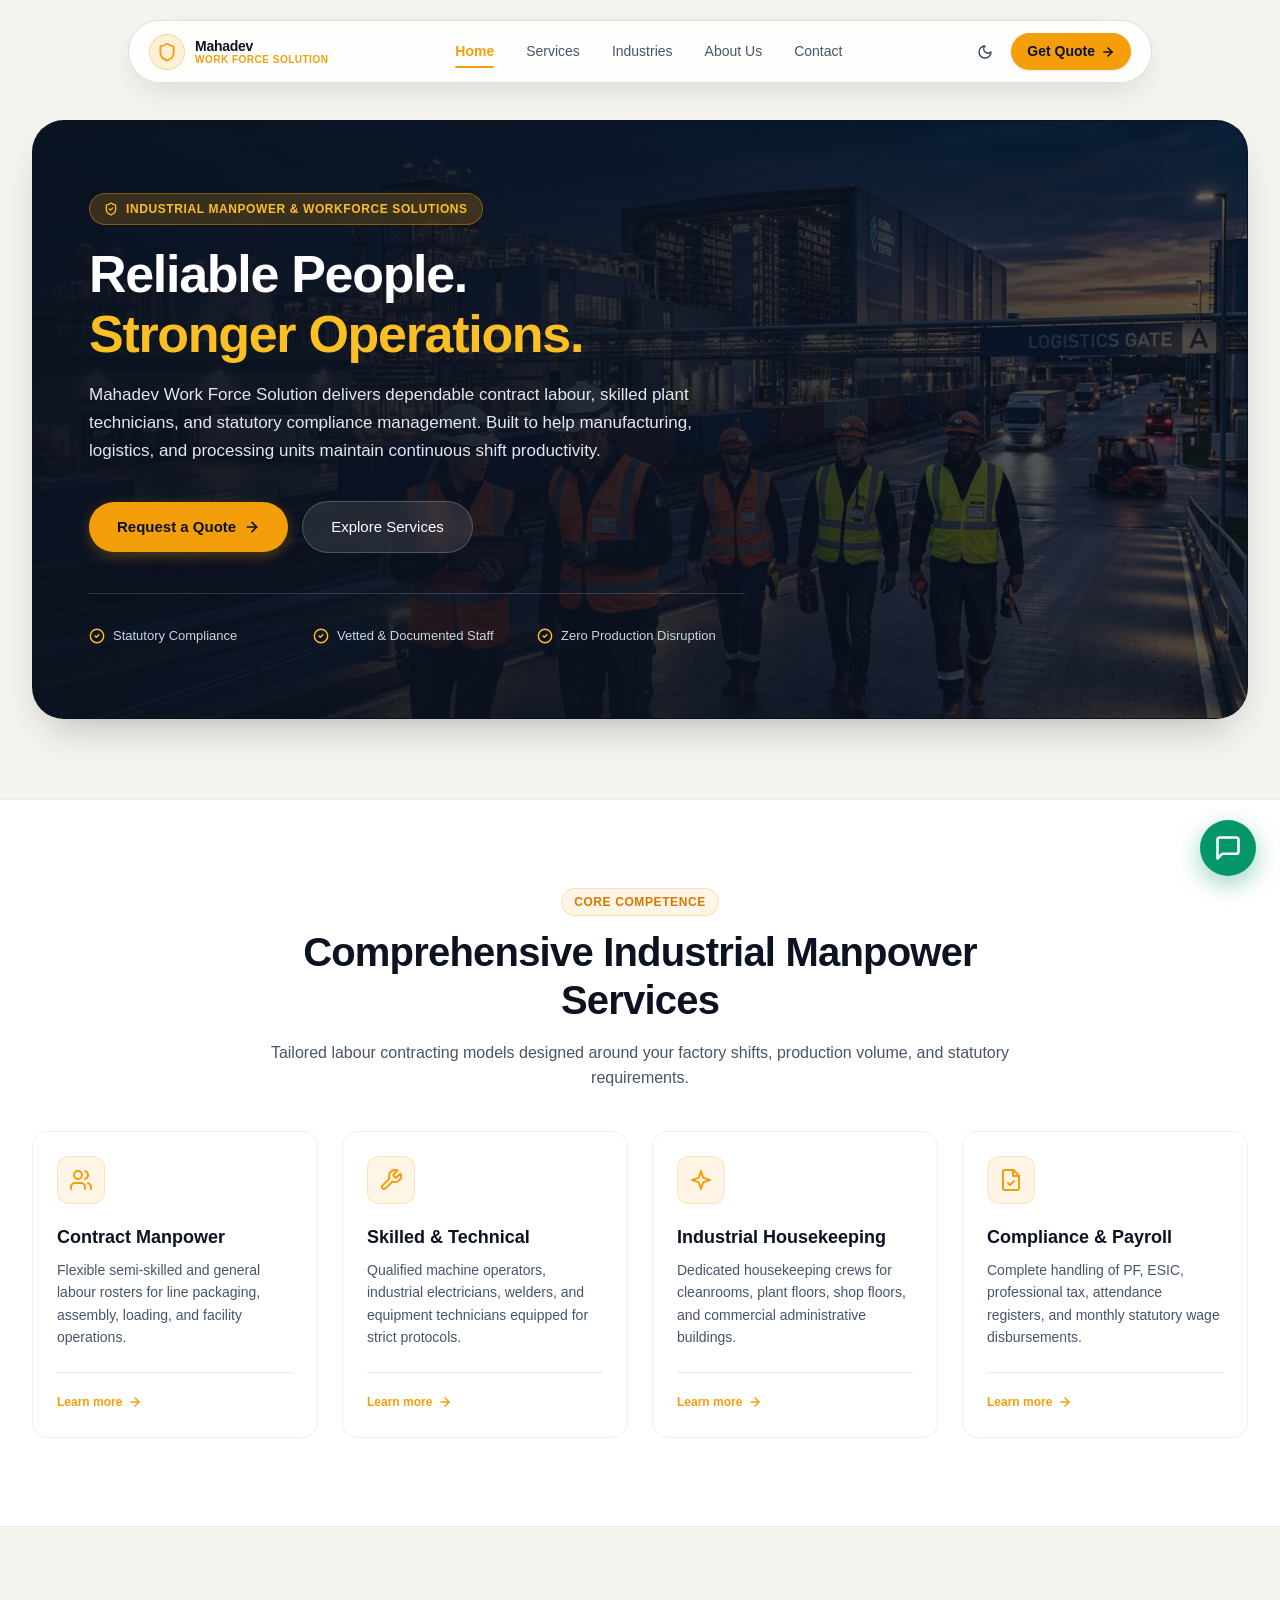
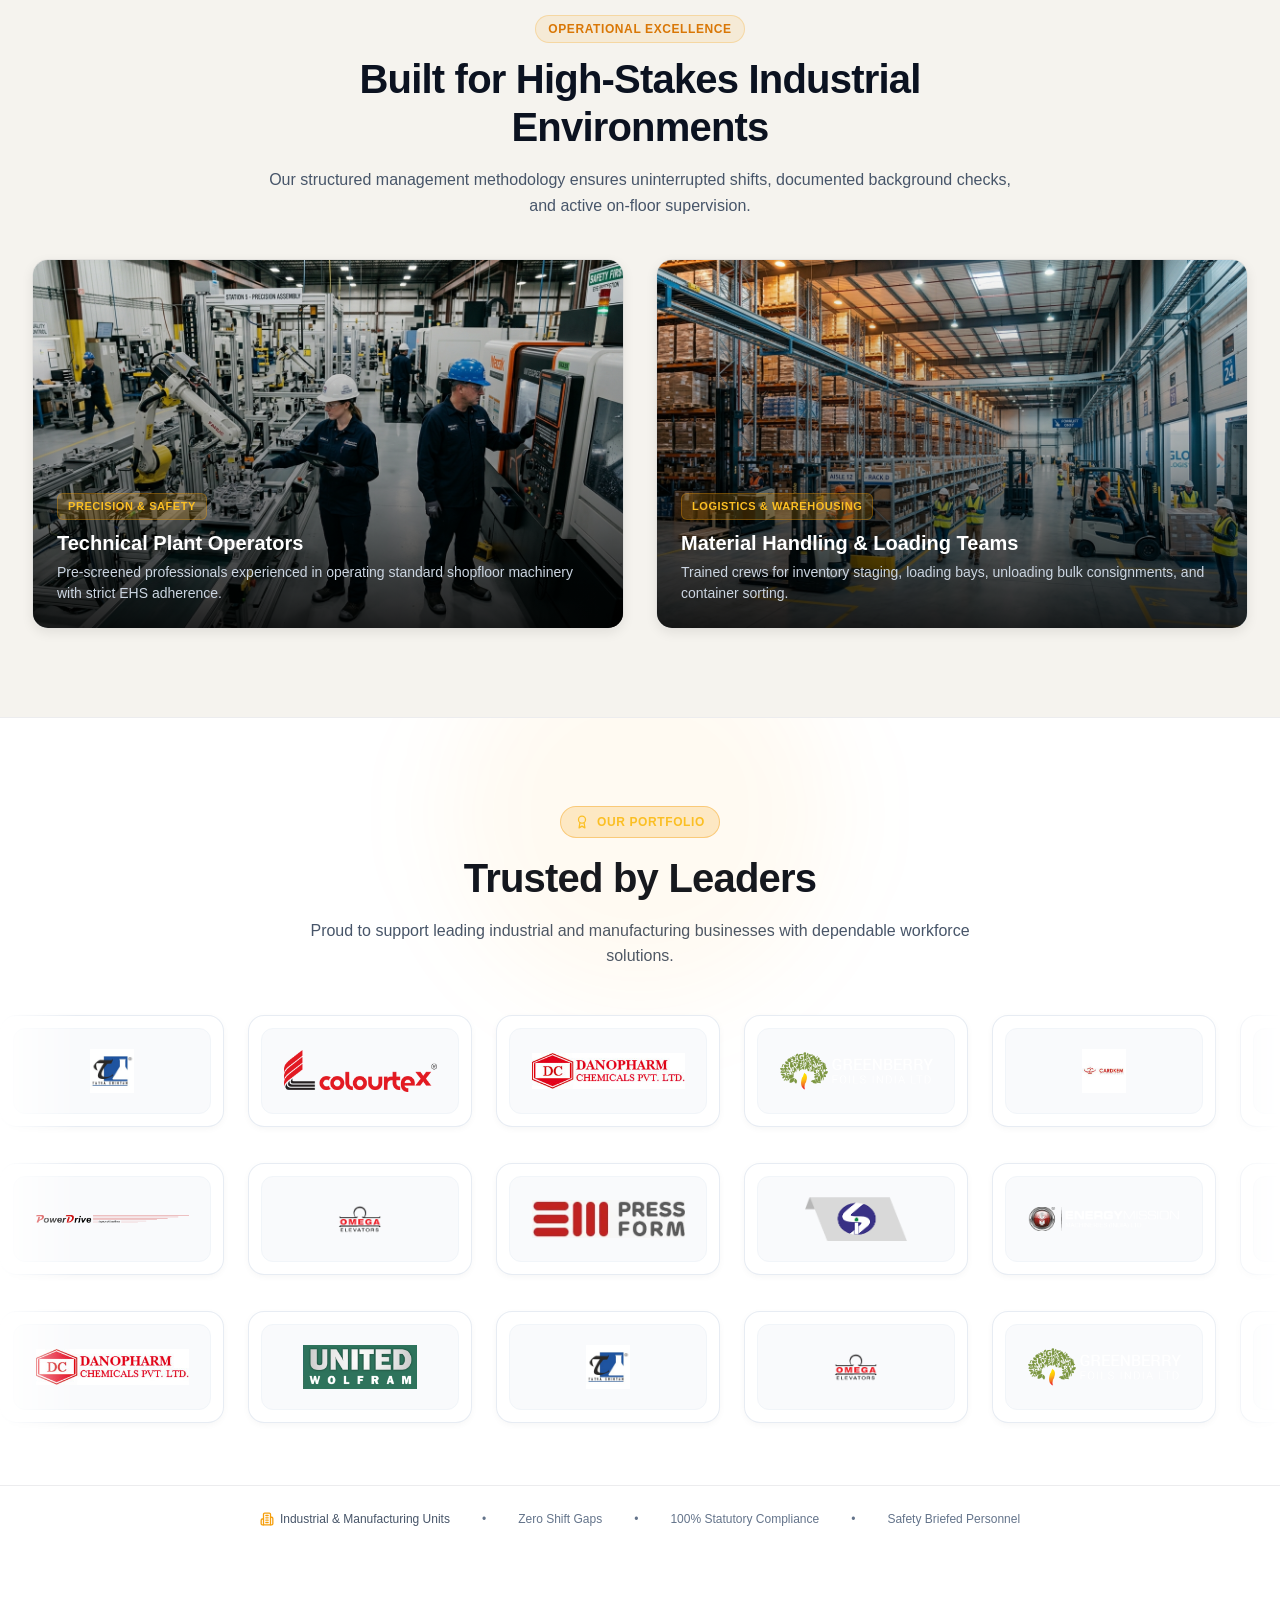
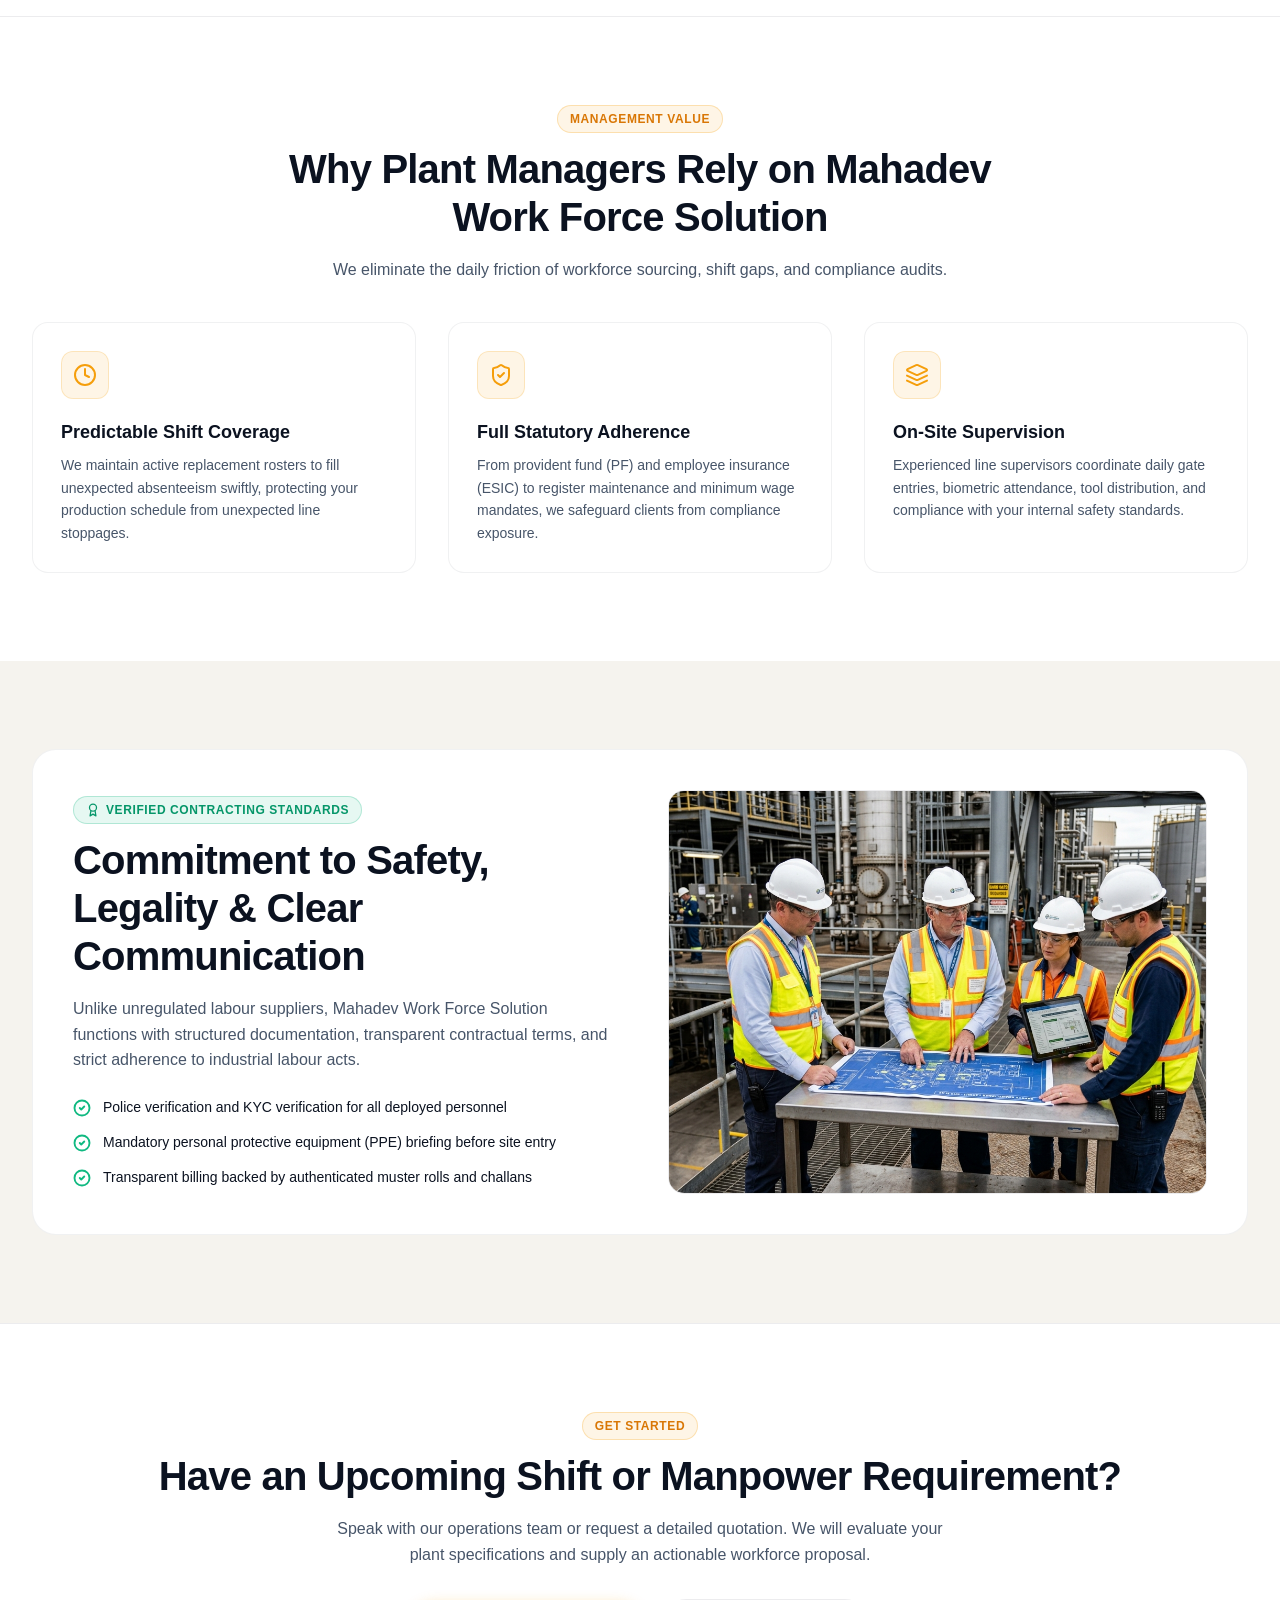
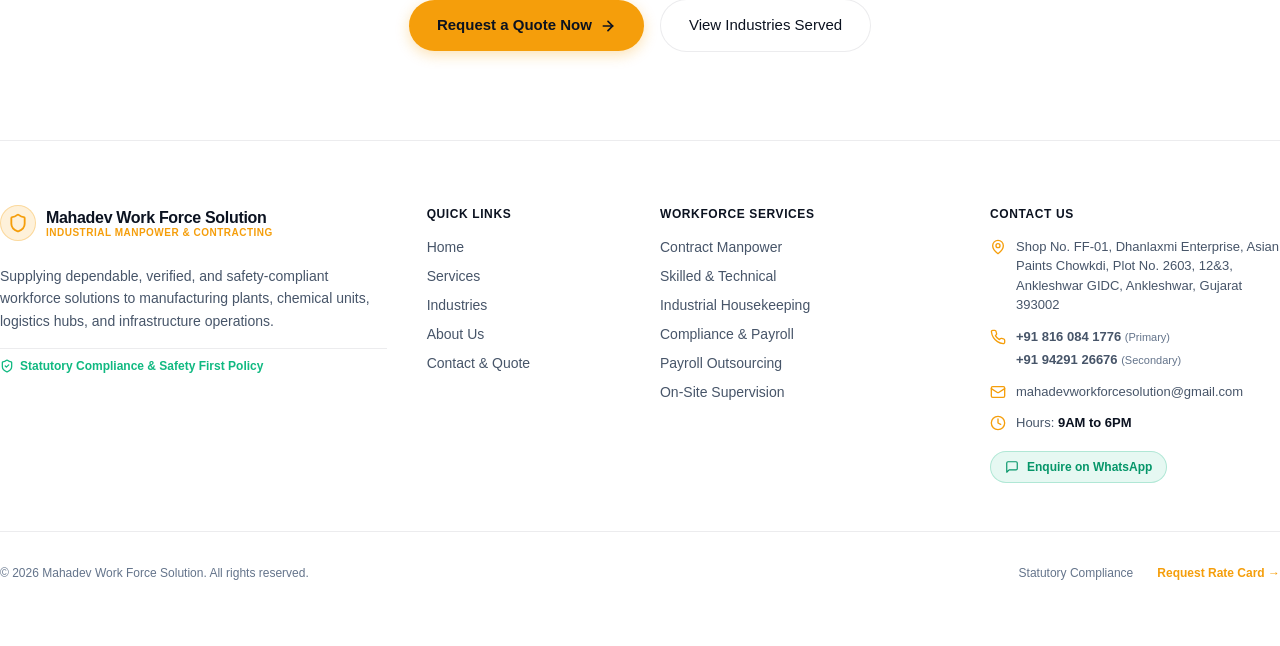
==== commit c6aa003c: "SEO optimization: sitemap, robots.txt, canonical links, OpenGraph, geo tags, and JSON-LD schemas" ====
--- a/index.html
+++ b/index.html
@@ -4,13 +4,119 @@
   <meta charset="utf-8">
   <meta name="viewport" content="width=device-width, initial-scale=1">
   <meta name="theme-color" content="#F5F3EE">
-  <title>Mahadev Work Force Solution — Industrial Manpower & Contracting</title>
-  <meta name="description" content="Supplying vetted contract labour, skilled technicians, industrial housekeeping, and statutory compliance support for manufacturing and logistics plants.">
-  <meta name="keywords" content="industrial manpower supply, labour contractor, contract workers, skilled technicians, industrial housekeeping, statutory compliance, Mahadev Work Force Solution, Ankleshwar">
-  <meta property="og:title" content="Mahadev Work Force Solution — Industrial Manpower & Contracting">
-  <meta property="og:description" content="Reliable manpower contracting, skilled technicians, and industrial workforce management across Gujarat and industrial corridors.">
+  <title>Industrial Manpower Supply &amp; Labour Contractor in Ankleshwar, Bharuch | Mahadev Work Force Solution</title>
+  <meta name="description" content="Mahadev Work Force Solution provides vetted contract labour, skilled plant technicians, industrial housekeeping, and 100% statutory compliance support across Ankleshwar GIDC, Bharuch, Dahej, and Gujarat.">
+  <meta name="keywords" content="industrial manpower supply, labour contractor Bharuch, manpower supply Ankleshwar, contract workers Gujarat, skilled technicians, industrial housekeeping Ankleshwar GIDC, statutory compliance PF ESIC, Mahadev Work Force Solution, Mahadev Work Solution">
+  <link rel="canonical" href="https://ashish00bind.github.io/mahadevworkforcesolution/">
+  <meta name="robots" content="index, follow">
+
+  <!-- Geo Tags for Local SEO (Bharuch / Ankleshwar, Gujarat) -->
+  <meta name="geo.region" content="IN-GJ">
+  <meta name="geo.placename" content="Ankleshwar, Bharuch, Gujarat">
+  <meta name="geo.position" content="21.6264;73.0033">
+  <meta name="ICBM" content="21.6264, 73.0033">
+
+  <!-- Open Graph / Facebook -->
   <meta property="og:type" content="website">
+  <meta property="og:url" content="https://ashish00bind.github.io/mahadevworkforcesolution/">
+  <meta property="og:site_name" content="Mahadev Work Force Solution">
+  <meta property="og:title" content="Industrial Manpower Supply &amp; Labour Contractor | Mahadev Work Force Solution">
+  <meta property="og:description" content="Reliable manpower contracting, skilled technicians, and industrial workforce management across Ankleshwar, Bharuch, Dahej, and Gujarat.">
+  <meta property="og:image" content="https://ashish00bind.github.io/mahadevworkforcesolution/assets/images/hero-industrial.jpg">
+  <meta property="og:image:alt" content="Mahadev Work Force Solution - Industrial Workforce Team">
   <meta property="og:locale" content="en_IN">
+
+  <!-- Twitter Card -->
+  <meta name="twitter:card" content="summary_large_image">
+  <meta name="twitter:title" content="Industrial Manpower Supply &amp; Labour Contractor | Mahadev Work Force Solution">
+  <meta name="twitter:description" content="Reliable manpower contracting, skilled technicians, and industrial workforce management across Ankleshwar, Bharuch, Dahej, and Gujarat.">
+  <meta name="twitter:image" content="https://ashish00bind.github.io/mahadevworkforcesolution/assets/images/hero-industrial.jpg">
+  <meta name="twitter:image:alt" content="Mahadev Work Force Solution - Industrial Workforce Team">
+
+  <!-- JSON-LD Structured Data: Local Business / Employment Agency -->
+  <script type="application/ld+json">
+  {
+    "@context": "https://schema.org",
+    "@type": "EmploymentAgency",
+    "name": "Mahadev Work Force Solution",
+    "alternateName": "Mahadev Work Solution",
+    "image": "https://ashish00bind.github.io/mahadevworkforcesolution/assets/logo/NEW-LOGO.png",
+    "url": "https://ashish00bind.github.io/mahadevworkforcesolution/",
+    "telephone": ["+918160841776", "+919429126676"],
+    "email": "mahadevworkforcesolution@gmail.com",
+    "priceRange": "$$",
+    "address": {
+      "@type": "PostalAddress",
+      "streetAddress": "Shop No. FF-01, Dhanlaxmi Enterprise, Asian Paints Chowkdi, Plot No. 2603, 12&3, Ankleshwar GIDC",
+      "addressLocality": "Ankleshwar",
+      "addressRegion": "Gujarat",
+      "postalCode": "393002",
+      "addressCountry": "IN"
+    },
+    "geo": {
+      "@type": "GeoCoordinates",
+      "latitude": 21.6264,
+      "longitude": 73.0033
+    },
+    "openingHoursSpecification": {
+      "@type": "OpeningHoursSpecification",
+      "dayOfWeek": ["Monday", "Tuesday", "Wednesday", "Thursday", "Friday", "Saturday"],
+      "opens": "09:00",
+      "closes": "18:00"
+    },
+    "areaServed": [
+      { "@type": "City", "name": "Ankleshwar" },
+      { "@type": "City", "name": "Bharuch" },
+      { "@type": "City", "name": "Dahej" },
+      { "@type": "City", "name": "Panoli" },
+      { "@type": "City", "name": "Jhagadia" },
+      { "@type": "AdministrativeArea", "name": "Gujarat" }
+    ],
+    "founder": {
+      "@type": "Person",
+      "name": "Prabhash Tripathi"
+    },
+    "description": "Leading industrial manpower supply contractor and statutory compliance partner in Ankleshwar, Bharuch, and across Gujarat.",
+    "hasOfferCatalog": {
+      "@type": "OfferCatalog",
+      "name": "Industrial Workforce Services",
+      "itemListElement": [
+        {
+          "@type": "Offer",
+          "itemOffered": {
+            "@type": "Service",
+            "name": "Contract Manpower Supply",
+            "description": "Unskilled, semi-skilled, and skilled workforce contracting for manufacturing plants and warehouses."
+          }
+        },
+        {
+          "@type": "Offer",
+          "itemOffered": {
+            "@type": "Service",
+            "name": "Skilled Technical Staffing",
+            "description": "Certified plant technicians, fitters, electricians, welders, and machine operators."
+          }
+        },
+        {
+          "@type": "Offer",
+          "itemOffered": {
+            "@type": "Service",
+            "name": "Statutory Compliance & Payroll",
+            "description": "Comprehensive PF, ESIC, Factory Act, minimum wages, and labour law audit management."
+          }
+        },
+        {
+          "@type": "Offer",
+          "itemOffered": {
+            "@type": "Service",
+            "name": "Industrial Housekeeping & Sanitation",
+            "description": "Heavy manufacturing shop floor cleaning, deep sanitation, and 5S housekeeping standards."
+          }
+        }
+      ]
+    }
+  }
+  </script>
   <link rel="icon" href="favicon.ico">
 
   <!-- Core CSS -->
